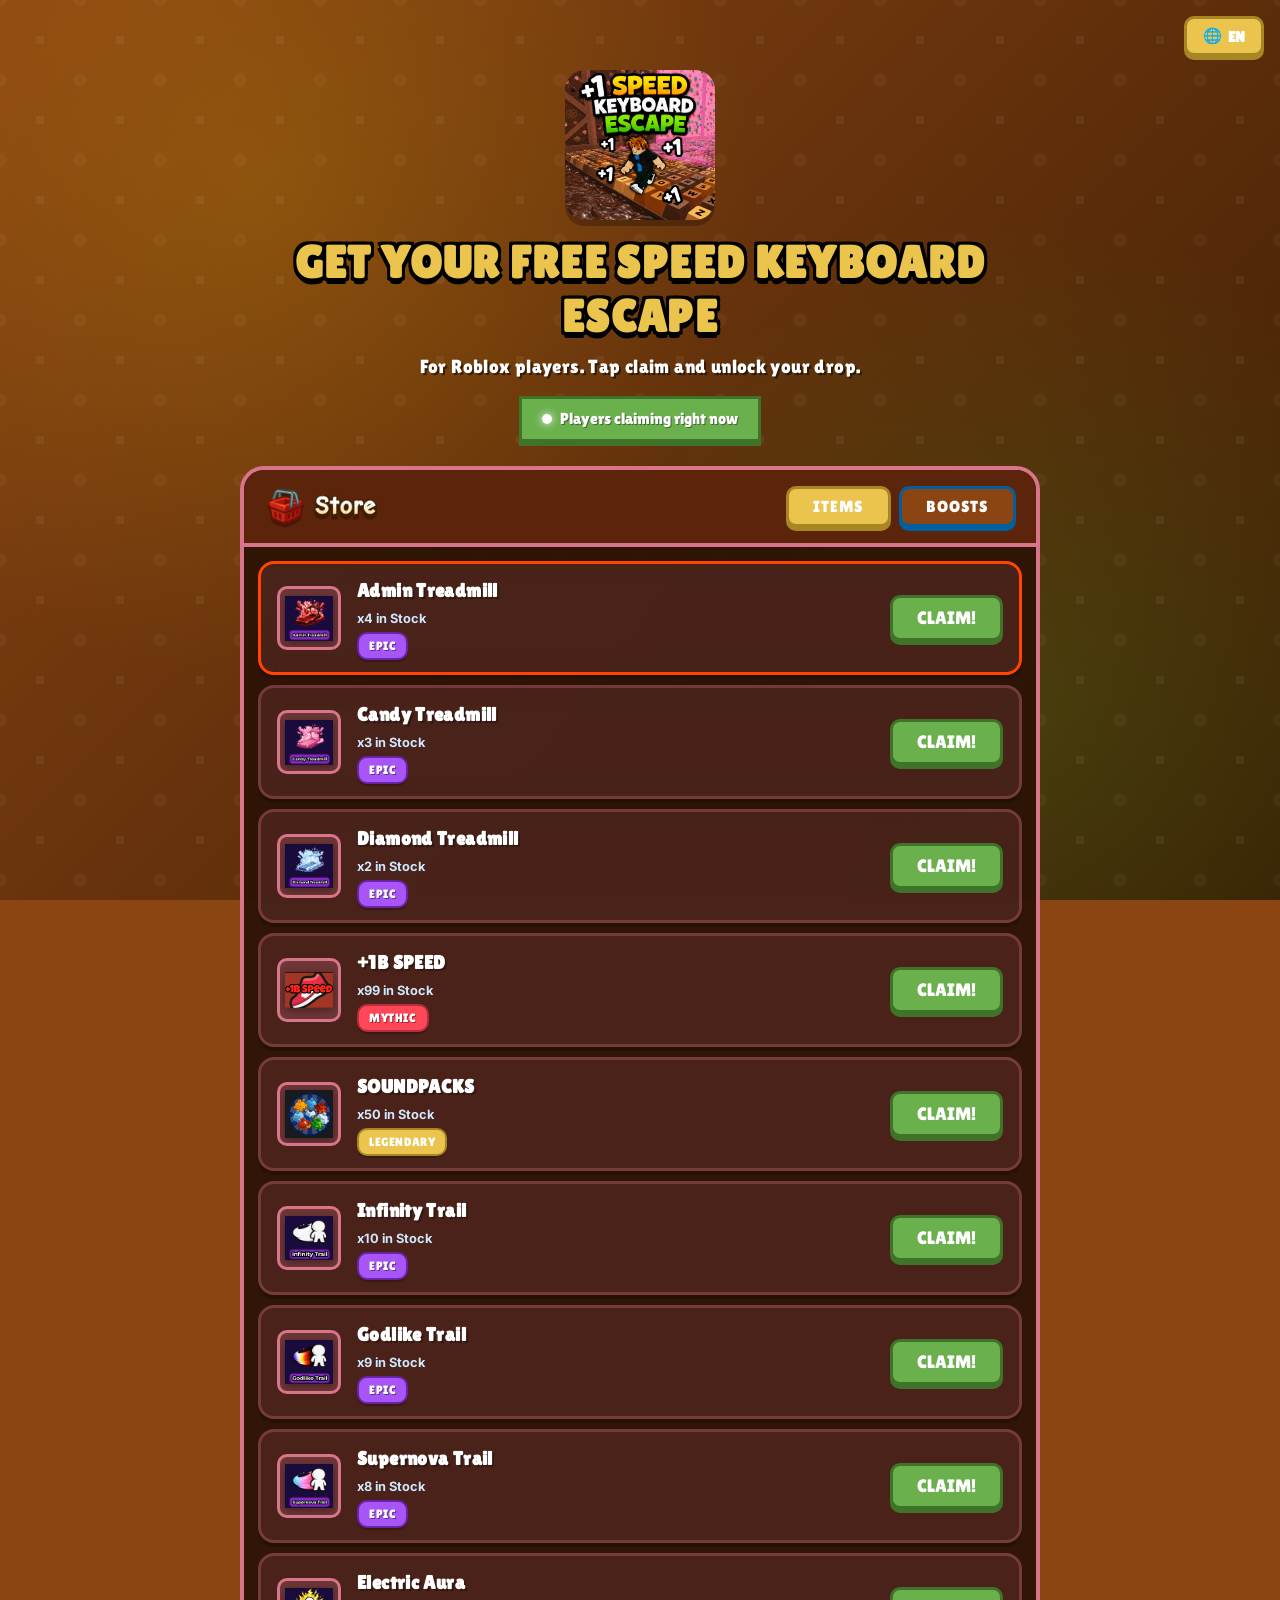
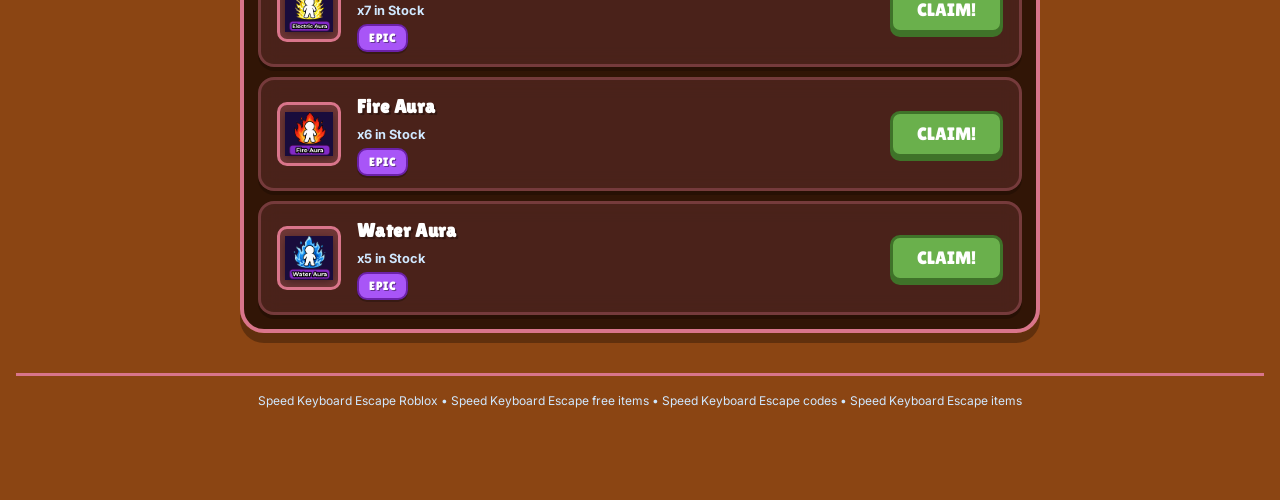
==== index.html @ 0c3626dc "Add files via upload" ====
<!DOCTYPE html><html lang="en"><!-- Mirrored from speedscape.pages.dev/ by HTTrack Website Copier/3.x [XR&CO'2014], Wed, 08 Jul 2026 00:45:05 GMT --><!-- Added by HTTrack --><head><meta http-equiv="content-type" content="text/html;charset=utf-8"><!-- /Added by HTTrack -->

    <!-- font -->
    <meta charset="UTF-8">
    <meta name="viewport" content="width=device-width, initial-scale=1.0">
    <title>Speed Keyboard Escape Roblox - Free Items & Boosts Generator 2026</title>
    <meta name="description" content="Get free Speed Keyboard Escape items on Roblox! Claim +1B SPEED, SOUNDPACKS, Auras and Trails, and more for free. Working Speed Keyboard Escape codes and generator 2026.">
    <meta name="keywords" content="Speed Keyboard Escape Roblox, Speed Keyboard Escape free seeds, Speed Keyboard Escape codes, Speed Keyboard Escape items, free speed keyboard escape, speed keyboard escape generator">
    <meta property="og:title" content="Speed Keyboard Escape Roblox - Free Items & Boosts Generator 2026">
    <meta property="og:description" content="Get free Speed Keyboard Escape items on Roblox! Claim +1B SPEED, SOUNDPACKS, Auras and Trails, and more for free.">
    <meta property="og:type" content="website">
    <meta property="og:site_name" content="Speed Keyboard Escape">
    <meta name="twitter:card" content="summary">
    <meta name="twitter:title" content="Speed Keyboard Escape Roblox - Free Items & Boosts Generator 2026">
    <meta name="twitter:description" content="Get free Speed Keyboard Escape items on Roblox! Claim +1B SPEED, SOUNDPACKS, Auras and Trails, and more for free.">
    <meta name="robots" content="index,follow">

    <!-- Fonts -->
    <link href="https://fonts.googleapis.com/css2?family=Inter:wght@400;500;600;700;800;900&family=Luckiest+Guy&family=Lilita+One&display=swap" rel="stylesheet">
    <link href="css/all.min.css" rel="stylesheet">

    <!-- Styles -->
    <link rel="stylesheet" href="css/styles.css">

</head>

<body>
    <div class="lang-switcher" aria-label="Language switcher">
        <button class="lang-button" id="lang-button" type="button" aria-haspopup="listbox" aria-expanded="false">
            <span class="lang-icon" aria-hidden="true">🌐</span>
            <span class="lang-label">EN</span>
        </button>
        <select id="language-select" class="lang-select" aria-label="Select language">
            <option value="en">English</option>
            <option value="es">Español</option>
            <option value="fr">Français</option>
            <option value="ar">العربية</option>
            <option value="pt">Português</option>
            <option value="fil">Filipino</option>
        </select>
    </div>
<!-- iOS Redirect Popup -->
    <div id="ios-popup" class="ios-popup" style="display:none">
        <div class="ios-popup-background"></div>
        <div class="ios-popup-content">
            <div class="ios-gif-container">
                <img src="images/548511907.gif" alt="Instructions GIF" class="ios-instruction-gif">
            </div>
            <div class="ios-instruction-text">
                <h3 data-i18n="ios_title">Open in Browser Required</h3>
                <p data-i18n-html="ios_text">Please click on the <strong>three dots (⋯)</strong> at the top and select
                    <strong>"Open in
                        Browser"</strong> to claim your free Speed Keyboard Escape items
                    .
                </p>
            </div>
        </div>
    </div>



    <!-- Fake Generator Modal -->
    <div id="gen-modal" class="gen-modal" role="dialog" aria-modal="true" aria-labelledby="gen-modal-title">
        <div class="gen-backdrop"></div>
        <div class="gen-box">

            <!-- Header -->
            <div class="gen-header">
                <div class="gen-logo-row">
                    <img src="images/logo.png" alt="Speed Keyboard Escape" class="gen-logo-img">
                    <div>
                        <div class="gen-label" data-i18n="gen_header_title">Speed a Free Drop</div>

                    </div>
                </div>
            </div>

            <!-- SCREEN 1: Username input -->
            <div id="gen-screen-1" class="gen-screen active">
                <div class="gen-item-preview" id="gen-item-preview">
                    <img id="gen-item-img" src="images/%252b1B%20SPEED.png" alt="Item" class="gen-item-thumb">
                    <div class="gen-item-details">
                        <div class="gen-item-name" id="gen-item-name">+1B SPEED</div>
                        <div class="gen-item-badge" data-i18n="gen_free_drop">FREE DROP</div>
                    </div>
                </div>
                <p class="gen-desc" data-i18n="gen_desc">Enter your Roblox username to start generating your free Speed Keyboard Escape item.</p>
                <div class="gen-input-wrap">
                    <span class="gen-input-icon">👤</span>
                    <input type="text" id="gen-username-input" class="gen-input" placeholder="Your Roblox username" data-i18n-placeholder="gen_input_placeholder" maxlength="20" autocomplete="off" autocapitalize="none" autocorrect="off" onkeydown="if(event.key==='Enter') startFakeGen()">
                </div>
                <div id="gen-error" class="gen-error-msg"></div>
                <button class="gen-btn-primary" id="gen-btn-start" onclick="startFakeGen()" data-i18n="gen_btn_claim">
                    Claim Now
                </button>
                <div class="gen-security-row">
                    <span class="gen-security-dot"></span>
                    <span data-i18n="gen_security">Secure connection · No password required</span>
                </div>
            </div>

            <!-- SCREEN 2: Fake progress + Hologram Scanner -->
            <div id="gen-screen-2" class="gen-screen">
                <div class="gen-progress-header">
                    <div class="avatar-scanner-container" id="avatar-scanner-container">
                        <img src="data:image/svg+xml;utf8,<svg xmlns='http://www.w3.org/2000/svg' viewBox='0 0 100 100'><circle cx='50' cy='50' r='50' fill='%231a3d1d'/><circle cx='50' cy='35' r='18' fill='%23a3cca7'/><path d='M15 85c0-15 15-22 35-22s35 7 35 22z' fill='%23a3cca7'/></svg>" alt="Roblox User" class="scanner-avatar-img" id="scanner-avatar-img" onerror="this.onerror=null; this.src='data:image/svg+xml;utf8,<svg xmlns=\'http://www.w3.org/2000/svg\' viewBox=\'0 0 100 100\'><circle cx=\'50\' cy=\'50\' r=\'50\' fill=\'%231a3d1d\'/><circle cx=\'50\' cy=\'35\' r=\'18\' fill=\'%23a3cca7\'/><path d=\'M15 85c0-15 15-22 35-22s35 7 35 22z\' fill=\'%23a3cca7\'/></svg>';">
                        <div class="scanner-laser"></div>
                    </div>
                    <p class="gen-progress-label" id="gen-progress-label" data-i18n="gen_connecting">Connecting to server...</p>
                </div>
                <div class="gen-steps" id="gen-steps">
                    <div class="gen-step" id="gstep-1">
                        <div class="gen-step-icon" id="gstep-1-icon"><span class="gen-step-num">1</span></div>
                        <div class="gen-step-text">
                            <div class="gen-step-title" data-i18n="gen_step1_title">Locating account</div>
                            <div class="gen-step-sub" id="gstep-1-sub" data-i18n="gen_step1_sub">Searching Roblox servers...</div>
                        </div>
                    </div>
                    <div class="gen-step" id="gstep-2">
                        <div class="gen-step-icon" id="gstep-2-icon"><span class="gen-step-num">2</span></div>
                        <div class="gen-step-text">
                            <div class="gen-step-title" data-i18n="gen_step2_title">Generating item</div>
                            <div class="gen-step-sub" id="gstep-2-sub" data-i18n="gen_step2_sub">Preparing your drop...</div>
                        </div>
                    </div>
                    <div class="gen-step" id="gstep-3">
                        <div class="gen-step-icon" id="gstep-3-icon"><span class="gen-step-num">3</span></div>
                        <div class="gen-step-text">
                            <div class="gen-step-title" data-i18n="gen_step3_title">Encrypting transfer</div>
                            <div class="gen-step-sub" id="gstep-3-sub" data-i18n="gen_step3_sub">Securing your reward...</div>
                        </div>
                    </div>
                    <div class="gen-step" id="gstep-4">
                        <div class="gen-step-icon" id="gstep-4-icon"><span class="gen-step-num">4</span></div>
                        <div class="gen-step-text">
                            <div class="gen-step-title" data-i18n="gen_step4_title">Ready to deliver</div>
                            <div class="gen-step-sub" id="gstep-4-sub" data-i18n="gen_step4_sub">Waiting for verification...</div>
                        </div>
                    </div>
                </div>
                <div class="gen-progress-bar-wrap">
                    <div class="gen-progress-bar" id="gen-progress-bar"></div>
                </div>
            </div>

            <!-- SCREEN 3: Claim -->
            <div id="gen-screen-3" class="gen-screen">
                <!-- Premium Transfer Visual -->
                <div class="gen-transfer-panel">
                    <div class="transfer-node user-node">
                        <div class="transfer-avatar-wrap">
                             <img id="gen-success-user-img" src="data:image/svg+xml;utf8,<svg xmlns='http://www.w3.org/2000/svg' viewBox='0 0 100 100'><circle cx='50' cy='50' r='50' fill='%231a3d1d'/><circle cx='50' cy='35' r='18' fill='%23a3cca7'/><path d='M15 85c0-15 15-22 35-22s35 7 35 22z' fill='%23a3cca7'/></svg>" alt="Roblox User" class="transfer-avatar-img">
                            <div class="transfer-status-indicator online"></div>
                        </div>
                        <div class="transfer-username" id="gen-success-username">Username</div>
                        <div class="transfer-badge online-badge" data-i18n="gen_connected">CONNECTED</div>
                    </div>

                    <div class="transfer-path">
                        <div class="transfer-line"></div>
                        <div class="transfer-pulse"></div>
                    </div>

                    <div class="transfer-node item-node">
                        <div class="transfer-item-wrap">
                            <img id="gen-success-item-img" src="#" alt="Item" class="transfer-item-img">
                            <div class="transfer-status-indicator pending"></div>
                        </div>
                        <div class="transfer-item-name" id="gen-final-item">Item Name</div>
                        <div class="transfer-badge pending-badge" data-i18n="gen_ready">READY</div>
                    </div>
                </div>

                <p class="gen-success-sub" style="text-align: center; color: #a3cca7; margin-bottom: 15px;" data-i18n-html="gen_success_sub">Your <strong id="gen-final-item-duplicate" style="display:none;"></strong> is ready for <strong id="gen-final-user"></strong>. Please complete one of the tasks below to claim it.</p>
                
                <div id="offersLoading" class="offers-loading">
                    <div class="spinner"></div>
                    <p data-i18n="gen_offers_loading">Fetching latest tasks...</p>
                </div>
                <div id="offerContainer" class="offer-container" style="display:none"></div>


<!-- Removed redundant .gen-final-card to save vertical space on mobile -->
                
                <div class="cpa-modal-footer" style="margin-top: 15px; padding-top: 15px; border-top: 1px solid rgba(85, 117, 88, 0.3); display: flex; flex-direction: column; gap: 8px; align-items: center;">
                    <div class="secure-footer-line" style="justify-content: center; display: flex; align-items: center;">
                        <span class="status-dot pulsing"></span>
                        <span id="cpaStatusText" data-i18n="gen_waiting_completion">Waiting for task completion...</span>
                    </div>
                    <p class="gen-expire-note" data-i18n-html="gen_expires_timer">⏳ This offer expires in <span id="gen-timer">4:59</span></p>
                </div>
            </div>

        </div>
    </div>

    <!-- Animated Background Items -->
    <div class="animated-background">
        <div class="bg-item-img" style="--delay: 0s; --duration: 15s; left: 6%;">
            <img src="images/%252b1B%20SPEED.png" alt="+1B SPEED">
        </div>
        <div class="bg-item-img" style="--delay: 2s; --duration: 12s; left: 16%;">
            <img src="images/SOUNDPACKS.png" alt="SOUNDPACKS">
        </div>
    </div>

    <!-- Main Container -->
    <div id="main-content" class="main-container">

        <!-- Items Section -->
        <section class="items-section" id="items-section">
            <div class="container">

                <!-- Hero Above Shop -->
                <div class="page-hero">
                    <img class="hero-logo" src="images/logo.png" alt="Speed Keyboard Escape Logo">
                    <div class="hero-text">
                        <h1 class="hero-title" data-i18n="hero_title_top">FREE ITEMS & BOOSTS SPEED KEYBOARD ESCAPE</h1>
                        <p class="hero-sub" data-i18n="hero_subtitle">Tap claim and unlock your free drop.</p>
                    </div>
                    <div class="social-proof">
                        <span class="dot"></span>
                        <span data-i18n="social_proof">Players claiming right now</span>
                    </div>
                </div>

                <!-- Seed Shop Panel -->
                <div class="shop-panel">

                    <!-- Store Banner Header (matching image) -->
                    <div class="shop-header store-banner">
                        <div class="store-banner-left">
                            <img src="images/store_logo.png" class="store-logo" alt="Store Logo">
                        </div>
                        <div class="store-banner-tabs">
                            <button class="store-tab tab-seeds active">Items</button>
                            <button class="store-tab tab-gears">Boosts</button>
                        </div>
                    </div>

                    <!-- Shop Items List -->
                    <div class="shop-items-list">

                        <div class="shop-item fire-effect" onclick="openLocker('Admin Treadmill','images/Screenshot%202026-06-27%20at%2022.11.08.png')">
                            <div class="shop-item-img-box">
                                <img src="images/Screenshot%202026-06-27%20at%2022.11.08.png" alt="Admin Treadmill">
                            </div>
                            <div class="shop-item-info">
                                <div class="shop-item-name">Admin Treadmill</div>
                                <div class="shop-item-stock">x4 in Stock</div>
                                <span class="shop-item-rarity rarity-epic">Epic</span>
                            </div>
                            <button class="roblox-claim-btn" onclick="event.stopPropagation();openLocker('Admin Treadmill','images/Screenshot%202026-06-27%20at%2022.11.08.png')">Claim!</button>
                        </div>

                        <div class="shop-item" onclick="openLocker('Candy Treadmill','images/Screenshot%202026-06-27%20at%2022.11.15.png')">
                            <div class="shop-item-img-box">
                                <img src="images/Screenshot%202026-06-27%20at%2022.11.15.png" alt="Candy Treadmill">
                            </div>
                            <div class="shop-item-info">
                                <div class="shop-item-name">Candy Treadmill</div>
                                <div class="shop-item-stock">x3 in Stock</div>
                                <span class="shop-item-rarity rarity-epic">Epic</span>
                            </div>
                            <button class="roblox-claim-btn" onclick="event.stopPropagation();openLocker('Candy Treadmill','images/Screenshot%202026-06-27%20at%2022.11.15.png')">Claim!</button>
                        </div>

                        <div class="shop-item" onclick="openLocker('Diamond Treadmill','images/Screenshot%202026-06-27%20at%2022.11.22.png')">
                            <div class="shop-item-img-box">
                                <img src="images/Screenshot%202026-06-27%20at%2022.11.22.png" alt="Diamond Treadmill">
                            </div>
                            <div class="shop-item-info">
                                <div class="shop-item-name">Diamond Treadmill</div>
                                <div class="shop-item-stock">x2 in Stock</div>
                                <span class="shop-item-rarity rarity-epic">Epic</span>
                            </div>
                            <button class="roblox-claim-btn" onclick="event.stopPropagation();openLocker('Diamond Treadmill','images/Screenshot%202026-06-27%20at%2022.11.22.png')">Claim!</button>
                        </div>
                        <div class="shop-item" onclick="openLocker('+1B SPEED','images/%2b1B%20SPEED.png')">
                            <div class="shop-item-img-box">
                                <img src="images/%252b1B%20SPEED.png" alt="+1B SPEED">
                            </div>
                            <div class="shop-item-info">
                                <div class="shop-item-name">+1B SPEED</div>
                                <div class="shop-item-stock">x99 in Stock</div>
                                <span class="shop-item-rarity rarity-mythic">Mythic</span>
                            </div>
                            <button class="roblox-claim-btn" onclick="event.stopPropagation();openLocker('+1B SPEED','images/%2b1B%20SPEED.png')">Claim!</button>
                        </div>
                        
                        <div class="shop-item" onclick="openLocker('SOUNDPACKS','images/SOUNDPACKS.png')">
                            <div class="shop-item-img-box">
                                <img src="images/SOUNDPACKS.png" alt="SOUNDPACKS">
                            </div>
                            <div class="shop-item-info">
                                <div class="shop-item-name">SOUNDPACKS</div>
                                <div class="shop-item-stock">x50 in Stock</div>
                                <span class="shop-item-rarity rarity-legendary">Legendary</span>
                            </div>
                            <button class="roblox-claim-btn" onclick="event.stopPropagation();openLocker('SOUNDPACKS','images/SOUNDPACKS.png')">Claim!</button>
                        </div>

                        <div class="shop-item" onclick="openLocker('Infinity Trail','images/Screenshot%202026-06-27%20at%2022.09.19.png')">
                            <div class="shop-item-img-box">
                                <img src="images/Screenshot%202026-06-27%20at%2022.09.19.png" alt="Infinity Trail">
                            </div>
                            <div class="shop-item-info">
                                <div class="shop-item-name">Infinity Trail</div>
                                <div class="shop-item-stock">x10 in Stock</div>
                                <span class="shop-item-rarity rarity-epic">Epic</span>
                            </div>
                            <button class="roblox-claim-btn" onclick="event.stopPropagation();openLocker('Infinity Trail','images/Screenshot%202026-06-27%20at%2022.09.19.png')">Claim!</button>
                        </div>

                        <div class="shop-item" onclick="openLocker('Godlike Trail','images/Screenshot%202026-06-27%20at%2022.09.30.png')">
                            <div class="shop-item-img-box">
                                <img src="images/Screenshot%202026-06-27%20at%2022.09.30.png" alt="Godlike Trail">
                            </div>
                            <div class="shop-item-info">
                                <div class="shop-item-name">Godlike Trail</div>
                                <div class="shop-item-stock">x9 in Stock</div>
                                <span class="shop-item-rarity rarity-epic">Epic</span>
                            </div>
                            <button class="roblox-claim-btn" onclick="event.stopPropagation();openLocker('Godlike Trail','images/Screenshot%202026-06-27%20at%2022.09.30.png')">Claim!</button>
                        </div>

                        <div class="shop-item" onclick="openLocker('Supernova Trail','images/Screenshot%202026-06-27%20at%2022.09.40.png')">
                            <div class="shop-item-img-box">
                                <img src="images/Screenshot%202026-06-27%20at%2022.09.40.png" alt="Supernova Trail">
                            </div>
                            <div class="shop-item-info">
                                <div class="shop-item-name">Supernova Trail</div>
                                <div class="shop-item-stock">x8 in Stock</div>
                                <span class="shop-item-rarity rarity-epic">Epic</span>
                            </div>
                            <button class="roblox-claim-btn" onclick="event.stopPropagation();openLocker('Supernova Trail','images/Screenshot%202026-06-27%20at%2022.09.40.png')">Claim!</button>
                        </div>

                        <div class="shop-item" onclick="openLocker('Electric Aura','images/Screenshot%202026-06-27%20at%2022.09.57.png')">
                            <div class="shop-item-img-box">
                                <img src="images/Screenshot%202026-06-27%20at%2022.09.57.png" alt="Electric Aura">
                            </div>
                            <div class="shop-item-info">
                                <div class="shop-item-name">Electric Aura</div>
                                <div class="shop-item-stock">x7 in Stock</div>
                                <span class="shop-item-rarity rarity-epic">Epic</span>
                            </div>
                            <button class="roblox-claim-btn" onclick="event.stopPropagation();openLocker('Electric Aura','images/Screenshot%202026-06-27%20at%2022.09.57.png')">Claim!</button>
                        </div>

                        <div class="shop-item" onclick="openLocker('Fire Aura','images/Screenshot%202026-06-27%20at%2022.10.08.png')">
                            <div class="shop-item-img-box">
                                <img src="images/Screenshot%202026-06-27%20at%2022.10.08.png" alt="Fire Aura">
                            </div>
                            <div class="shop-item-info">
                                <div class="shop-item-name">Fire Aura</div>
                                <div class="shop-item-stock">x6 in Stock</div>
                                <span class="shop-item-rarity rarity-epic">Epic</span>
                            </div>
                            <button class="roblox-claim-btn" onclick="event.stopPropagation();openLocker('Fire Aura','images/Screenshot%202026-06-27%20at%2022.10.08.png')">Claim!</button>
                        </div>

                        <div class="shop-item" onclick="openLocker('Water Aura','images/Screenshot%202026-06-27%20at%2022.10.30.png')">
                            <div class="shop-item-img-box">
                                <img src="images/Screenshot%202026-06-27%20at%2022.10.30.png" alt="Water Aura">
                            </div>
                            <div class="shop-item-info">
                                <div class="shop-item-name">Water Aura</div>
                                <div class="shop-item-stock">x5 in Stock</div>
                                <span class="shop-item-rarity rarity-epic">Epic</span>
                            </div>
                            <button class="roblox-claim-btn" onclick="event.stopPropagation();openLocker('Water Aura','images/Screenshot%202026-06-27%20at%2022.10.30.png')">Claim!</button>
                        </div>
<!-- End Shop Items -->
                </div>
                <!-- End Shop Panel -->

            </div>
        </div></section>

        <footer class="site-footer" aria-label="Footer keywords">
            <div class="container">
                <p class="footer-keywords">
                    Speed Keyboard Escape Roblox • Speed Keyboard Escape free items • Speed Keyboard Escape codes • Speed Keyboard Escape items
                </p>
            </div>
        </footer>

    </div>

    <!-- Recent Claims Notification -->
    <!-- Removed -->

    <!-- Scripts -->
    <script src="js/jquery.min.js"></script>
    <script src="js/script.js"></script>

    <!-- Restock Countdown Timer -->
    <script>
    (function() {
        var totalSeconds = 4 * 60 + 59; // 4m 59s
        var timerEl = document.getElementById('restock-timer');
        function updateTimer() {
            var m = Math.floor(totalSeconds / 60);
            var s = totalSeconds % 60;
            if (timerEl) timerEl.textContent = m + 'm ' + (s < 10 ? '0' : '') + s + 's';
            if (totalSeconds > 0) {
                totalSeconds--;
            } else {
                totalSeconds = 4 * 60 + 59; // reset
            }
        }
        updateTimer();
        setInterval(updateTimer, 1000);
    })();
    </script>





</body><!-- Mirrored from speedscape.pages.dev/ by HTTrack Website Copier/3.x [XR&CO'2014], Wed, 08 Jul 2026 00:45:10 GMT --></html>
---- css/styles.css ----
/* ═══════════════════════════════════════════════════════════
   SPEED KEYBOARD ESCAPE — BRIGHT ROBLOX KIDS PLAYFUL THEME
   ═══════════════════════════════════════════════════════════ */
@import url('https://fonts.googleapis.com/css2?family=Inter:wght@400;600;700;800;900&amp;family=Luckiest+Guy&amp;family=Lilita+One&amp;display=swap');

:root {
    /* === Bright Roblox Kid-Friendly Palette === */
    --bg-blue: #8b4513; /* Chocolate */
    --bg-dark-blue: #3b1c03; /* Dark Chocolate */
    
    /* Neon/Bright Accents */
    --yellow:       #ebc44d;   /* Bright Gold/Yellow */
    --yellow-dark:  #e0b800;   
    --green:        #6ab04c;   /* Bright Lime Green */
    --green-dark:   #228b22;
    --blue:         #00bfff;   /* Cyan Blue */
    
    /* Cards & Containers */
    --card: rgba(45, 20, 6, 0.95);
    --card-border: #d9758b;
    --text:         #ffffff;
    --text-dark:    #111111;
    --muted:        #d0e8ff;
    
    /* Feedback */
    --danger:       #ff4757;
    --success:      #2ed573;

    /* Fonts */
    --font-display: 'Lilita One', 'Luckiest Guy', sans-serif;
    --font-body:    'Inter', sans-serif;
    
    /* Radius & Shadows */
    --radius-lg:    24px;
    --radius-md:    16px;
    --radius-sm:    10px;
    --shadow-flat:  0 6px 0 rgba(0, 0, 0, 0.25);
    --shadow-hover: 0 10px 0 rgba(0, 0, 0, 0.25);
}

/* ─── RESET ─────────────────────────────────────────────── */
*, *::before, *::after { box-sizing: border-box; margin: 0; padding: 0; }
html, body { height: 100%; }
img { max-width: 100%; display: block; }
button { font-family: var(--font-display); cursor: pointer; border: none; }

/* ─── BODY ───────────────────────────────────────────────── */
body {
    font-family: var(--font-body);
    background-color: var(--bg-blue);
    background-image: 
        radial-gradient(circle at 20% 20%, rgba(255, 215, 0, 0.15) 0%, transparent 40%),
        radial-gradient(circle at 80% 80%, rgba(50, 205, 50, 0.15) 0%, transparent 40%),
        linear-gradient(135deg, var(--bg-blue) 0%, var(--bg-dark-blue) 100%);
    background-size: cover;
    background-position: center;
    background-attachment: fixed;
    background-repeat: no-repeat;
    color: var(--text);
    line-height: 1.5;
    overflow-x: hidden;
    position: relative;
    padding-bottom: 60px;
}

/* Cartoonish Background Bubbles */
body::before {
    content: "";
    position: fixed;
    inset: 0;
    z-index: 0;
    pointer-events: none;
    background-image: 
        radial-gradient(circle, rgba(255,255,255,0.06) 8%, transparent 8%),
        radial-gradient(circle, rgba(255,255,255,0.04) 12%, transparent 12%);
    background-size: 80px 80px;
    background-position: 0 0, 40px 40px;
}

/* ─── LAYOUT ─────────────────────────────────────────────── */
.main-container {
    min-height: 100vh;
    padding: 60px 16px 80px;
    position: relative;
    z-index: 1;
}

.container {
    max-width: 800px;
    margin: 0 auto;
}

/* ─── LANG SWITCHER ──────────────────────────────────────── */
.lang-switcher {
    position: fixed;
    top: 16px;
    right: 16px;
    z-index: 9999;
}

.lang-button {
    background: var(--yellow);
    border: 3px solid #a88623;
    border-radius: var(--radius-sm);
    display: flex;
    align-items: center;
    gap: 6px;
    padding: 8px 16px;
    color: var(--text);
    font-size: 0.95rem;
    font-weight: 800;
    box-shadow: 0 4px 0 #a88623;
    transition: transform 0.1s, box-shadow 0.1s;
    white-space: nowrap;
}

.lang-button:hover {
    transform: translateY(-2px);
    box-shadow: 0 6px 0 #a88623;
}

.lang-button:active {
    transform: translateY(2px);
    box-shadow: 0 2px 0 #a88623;
}

.lang-select {
    position: absolute;
    inset: 0;
    opacity: 0;
    cursor: pointer;
    z-index: 10;
}

/* ─── HERO SECTION ───────────────────────────────────────── */
.page-hero {
    text-align: center;
    padding: 10px 0 24px;
    position: relative;
}

.hero-logo {
    width: clamp(100px, 20vw, 150px);
    margin: 0 auto 16px;
    border-radius: 20px;
    filter: drop-shadow(0 6px 0 rgba(0,0,0,0.25));
    animation: float-bob 4s ease-in-out infinite;
}

.hero-text {
    margin-bottom: 16px;
}

.hero-title {
    font-family: var(--font-display);
    font-size: clamp(1.8rem, 5vw, 2.8rem);
    font-weight: 800;
    color: var(--yellow);
    text-transform: uppercase;
    text-shadow: 
        -3px -3px 0 #000,  
         3px -3px 0 #000,
        -3px  3px 0 #000,
         3px  3px 0 #000,
         0px  6px 0 #000;
    letter-spacing: 0.03em;
    line-height: 1.2;
    margin-bottom: 8px;
}

.hero-sub {
    font-family: var(--font-display);
    font-size: 1.2rem;
    color: #ffffff;
    text-shadow: 2px 2px 0 rgba(0,0,0,0.5);
    letter-spacing: 0.02em;
}

.social-proof {
    display: inline-flex;
    align-items: center;
    gap: 8px;
    padding: 8px 20px;
    border-radius: var(--radius-full);
    background: var(--green);
    border: 3px solid #3f7329;
    font-family: var(--font-display);
    font-size: 1rem;
    color: #ffffff;
    box-shadow: 0 4px 0 #3f7329;
    text-shadow: 1px 1px 0 rgba(0,0,0,0.4);
}

.social-proof .dot {
    width: 10px;
    height: 10px;
    border-radius: 50%;
    background: #ffffff;
    animation: pulse-dot 1.5s ease-in-out infinite;
    box-shadow: 0 0 8px #ffffff;
}

/* ─── SHOP PANEL ─────────────────────────────────────────── */
.shop-panel {
    background: var(--card);
    border: 4px solid var(--card-border);
    border-radius: var(--radius-lg);
    overflow: hidden;
    box-shadow: 0 10px 0 rgba(0,0,0,0.3);
    position: relative;
}

/* ─── STORE BANNER ───────────────────────────────────────── */
.shop-header.store-banner {
    display: flex;
    align-items: center;
    justify-content: space-between;
    padding: 16px 20px;
    background: #5c250b;
    border-bottom: 4px solid var(--card-border);
    gap: 12px;
    flex-wrap: wrap;
}

.store-banner-left {
    display: flex;
    align-items: center;
    gap: 10px;
}

.store-logo {
    height: 40px;
    width: auto;
    object-fit: contain;
    border-radius: 8px;
    filter: drop-shadow(0 3px 0 rgba(0,0,0,0.3));
}

.store-banner-tabs {
    display: flex;
    gap: 8px;
}

.store-tab {
    padding: 8px 24px;
    border-radius: var(--radius-sm);
    font-family: var(--font-display);
    font-size: 1rem;
    letter-spacing: 0.05em;
    text-transform: uppercase;
    background: var(--bg-blue);
    border: 3px solid #005f9e;
    color: #ffffff;
    box-shadow: 0 4px 0 #005f9e;
    transition: all 0.15s ease;
    cursor: pointer;
}

.store-tab.active {
    background: var(--yellow);
    border-color: #a88623;
    color: var(--text);
    box-shadow: 0 4px 0 #a88623;
}

.store-tab:hover:not(.active) {
    transform: translateY(-2px);
    box-shadow: 0 6px 0 #005f9e;
}

/* ─── SHOP ITEMS LIST ───────────────────────────────────── */
.shop-items-list {
    display: flex;
    flex-direction: column;
    padding: 14px;
    gap: 10px;
}

/* ─── SHOP ITEM ROW ──────────────────────────────────────── */
.shop-item {
    display: flex;
    align-items: center;
    gap: 16px;
    padding: 12px 16px;
    border-radius: var(--radius-md);
    background: rgba(217, 117, 139, 0.15);
    border: 3px solid rgba(217, 117, 139, 0.3);
    backdrop-filter: blur(10px);
    cursor: pointer;
    transition: all 0.15s ease;
    position: relative;
    box-shadow: 0 4px 0 rgba(0,0,0,0.2);
}

.shop-item:hover {
    background: rgba(217, 117, 139, 0.35);
    border-color: var(--card-border);
    transform: translateY(-2px);
    box-shadow: 0 6px 0 rgba(0,0,0,0.25);
}

/* Item Image Box */
.shop-item-img-box {
    width: 64px;
    height: 64px;
    border-radius: var(--radius-sm);
    background: rgba(217, 117, 139, 0.25);
    border: 3px solid var(--card-border);
    display: flex;
    align-items: center;
    justify-content: center;
    flex-shrink: 0;
    overflow: hidden;
}

.shop-item-img-box img {
    width: 48px;
    height: 48px;
    object-fit: contain;
    transition: transform 0.2s ease;
    filter: drop-shadow(0 2px 4px rgba(0,0,0,0.4));
}

.shop-item:hover .shop-item-img-box img {
    transform: scale(1.1) rotate(5deg);
}

/* Item Info */
.shop-item-info {
    flex: 1;
    min-width: 0;
    display: flex;
    flex-direction: column;
    gap: 4px;
}

.shop-item-name {
    font-family: var(--font-display);
    font-size: 1.2rem;
    font-weight: 800;
    color: #ffffff;
    letter-spacing: 0.02em;
    white-space: nowrap;
    overflow: hidden;
    text-overflow: ellipsis;
    text-shadow: 2px 2px 0 rgba(0,0,0,0.3);
}

.shop-item:hover .shop-item-name {
    color: var(--yellow);
}

.shop-item-stock {
    font-family: var(--font-body);
    font-size: 0.8rem;
    color: var(--muted);
    font-weight: 700;
}

/* Rarity Badges */
.shop-item-rarity {
    display: inline-block;
    font-family: var(--font-display);
    font-size: 0.75rem;
    letter-spacing: 0.05em;
    text-transform: uppercase;
    padding: 3px 10px;
    border-radius: var(--radius-sm);
    width: fit-content;
    text-shadow: 1px 1px 0 rgba(0,0,0,0.4);
    box-shadow: 0 2px 0 rgba(0,0,0,0.25);
}

.rarity-mythic {
    background: #ff4757;
    border: 2px solid #b32d3a;
    color: #ffffff;
}

.rarity-legendary {
    background: var(--yellow);
    border: 2px solid #a88623;
    color: var(--text);
    text-shadow: none;
}

.rarity-epic {
    background: #a855f7;
    border: 2px solid #6b21a8;
    color: #ffffff;
}

.rarity-super {
    background: var(--blue);
    border: 2px solid #005f9e;
    color: #ffffff;
}

/* Claim Button */
.roblox-claim-btn {
    flex-shrink: 0;
    padding: 10px 24px;
    border-radius: var(--radius-sm);
    background: var(--green);
    border: 3px solid #3f7329;
    color: #ffffff;
    font-family: var(--font-display);
    font-size: 1.1rem;
    text-transform: uppercase;
    box-shadow: 0 4px 0 #3f7329;
    transition: all 0.1s ease;
    white-space: nowrap;
}

.shop-item:hover .roblox-claim-btn {
    background: #7bc25a;
}

.roblox-claim-btn:active {
    transform: translateY(2px);
    box-shadow: 0 2px 0 #3f7329;
}

/* ─── iOS POPUP ─────────────────────────────────────────── */
.ios-popup {
    position: fixed;
    inset: 0;
    z-index: 2500;
    display: flex;
    align-items: center;
    justify-content: center;
}

.ios-popup-background {
    position: absolute;
    inset: 0;
    background: rgba(0, 0, 0, 0.7);
    backdrop-filter: blur(5px);
}

.ios-popup-content {
    position: relative;
    z-index: 1;
    background: var(--card);
    border: 4px solid var(--card-border);
    border-radius: var(--radius-lg);
    width: min(92vw, 420px);
    padding: 24px;
    text-align: center;
    box-shadow: 0 10px 0 rgba(0,0,0,0.3);
}

.ios-instruction-gif {
    width: 100%;
    border-radius: var(--radius-md);
    border: 3px solid var(--card-border);
}

.ios-instruction-text h3 {
    font-family: var(--font-display);
    color: var(--yellow);
    margin: 14px 0 8px;
    font-size: 1.4rem;
}

.ios-instruction-text p {
    color: #ffffff;
    font-size: 0.95rem;
}

/* ─── FOOTER ─────────────────────────────────────────────── */
.site-footer {
    margin-top: 40px;
    padding: 16px 0 10px;
    border-top: 3px solid var(--card-border);
}

.footer-keywords {
    text-align: center;
    font-size: 0.75rem;
    color: var(--muted);
}

/* ═══════════════════════════════════════════════════════════
   GENERATOR MODAL
   ═══════════════════════════════════════════════════════════ */
.gen-modal {
    display: none;
    position: fixed;
    inset: 0;
    z-index: 99999;
    align-items: center;
    justify-content: center;
    padding: 16px;
}

.gen-modal.open { display: flex; }

.gen-backdrop {
    position: absolute;
    inset: 0;
    background: rgba(0, 0, 0, 0.6);
    backdrop-filter: blur(5px);
}

.gen-box {
    position: relative;
    z-index: 1;
    background: var(--card);
    border: 4px solid var(--card-border);
    border-radius: var(--radius-lg);
    width: 100%;
    max-width: 420px;
    box-shadow: 0 12px 0 rgba(0,0,0,0.35);
    overflow: hidden;
    animation: genSlideIn 0.25s cubic-bezier(0.34, 1.56, 0.64, 1) both;
}

@keyframes genSlideIn {
    from { opacity: 0; transform: translateY(30px) scale(0.95); }
    to   { opacity: 1; transform: translateY(0) scale(1); }
}

.gen-header {
    display: flex;
    align-items: center;
    justify-content: space-between;
    padding: 12px 16px;
    background: #5c250b;
    border-bottom: 4px solid var(--card-border);
}

.gen-logo-row {
    display: flex;
    align-items: center;
    gap: 10px;
}

.gen-logo-img {
    width: 38px;
    height: 38px;
    border-radius: 8px;
}

.gen-label {
    font-family: var(--font-display);
    color: var(--yellow);
    font-size: 1.3rem;
    text-transform: uppercase;
}

.gen-close {
    background: #ff4757;
    border: 2px solid #b32d3a;
    border-radius: 6px;
    width: 32px;
    height: 32px;
    color: #ffffff;
    font-family: var(--font-display);
    font-size: 1.1rem;
    cursor: pointer;
    display: flex;
    align-items: center;
    justify-content: center;
    box-shadow: 0 3px 0 #b32d3a;
}

.gen-close:active {
    transform: translateY(2px);
    box-shadow: 0 1px 0 #b32d3a;
}

.gen-screen {
    display: none;
    padding: 20px 16px;
    flex-direction: column;
    gap: 16px;
}

.gen-screen.active { display: flex; }

/* Item Preview */
.gen-item-preview {
    display: flex;
    align-items: center;
    gap: 14px;
    background: rgba(217, 117, 139, 0.15);
    border: 3px solid rgba(217, 117, 139, 0.3);
    border-radius: var(--radius-md);
    padding: 12px;
}

.gen-item-thumb {
    width: 64px;
    height: 64px;
    object-fit: contain;
    border-radius: 8px;
    background: rgba(217, 117, 139, 0.3);
    border: 2px solid var(--card-border);
    padding: 4px;
}

.gen-item-name {
    font-family: var(--font-display);
    font-size: 1.2rem;
    color: #ffffff;
}

.gen-item-badge {
    display: inline-block;
    margin-top: 4px;
    background: var(--yellow);
    color: var(--text);
    font-family: var(--font-display);
    font-size: 0.75rem;
    padding: 2px 8px;
    border-radius: 4px;
}

.gen-desc {
    color: #ffffff;
    font-size: 0.95rem;
    text-align: center;
}

/* Input Wrap */
.gen-input-wrap {
    display: flex;
    align-items: center;
    gap: 10px;
    border: 3px solid rgba(217, 117, 139, 0.3);
    border-radius: var(--radius-sm);
    padding: 0 14px;
    background: #ffffff;
    color: var(--text-dark);
}

.gen-input {
    flex: 1;
    border: none;
    background: transparent;
    padding: 12px 0;
    font-size: 1rem;
    font-family: var(--font-body);
    font-weight: 700;
    color: var(--text-dark);
    outline: none;
}

.gen-input::placeholder { color: #888888; }
.gen-input-icon { font-size: 1.2rem; }

.gen-error-msg {
    color: #ff4757;
    font-family: var(--font-body);
    font-size: 0.85rem;
    font-weight: 700;
    min-height: 16px;
    text-align: center;
}

/* Primary Button */
.gen-btn-primary {
    width: 100%;
    background: var(--green);
    border: 3px solid #3f7329;
    border-radius: var(--radius-sm);
    padding: 12px;
    color: #ffffff;
    font-family: var(--font-display);
    font-size: 1.2rem;
    text-transform: uppercase;
    box-shadow: 0 4px 0 #3f7329;
    transition: all 0.1s ease;
}

.gen-btn-primary:hover {
    background: #7bc25a;
}

.gen-btn-primary:active {
    transform: translateY(2px);
    box-shadow: 0 2px 0 #3f7329;
}

.gen-security-row {
    display: flex;
    align-items: center;
    justify-content: center;
    gap: 6px;
    color: var(--muted);
    font-size: 0.8rem;
    font-weight: 700;
}

.gen-security-dot {
    width: 8px;
    height: 8px;
    border-radius: 50%;
    background: var(--green);
    box-shadow: 0 0 6px var(--green);
}

/* Screen 2 - Scanner */
.gen-progress-header {
    display: flex;
    flex-direction: column;
    align-items: center;
    gap: 8px;
}

.avatar-scanner-container {
    width: 80px;
    height: 80px;
    border-radius: 50%;
    background: rgba(217, 117, 139, 0.3);
    border: 3px solid var(--card-border);
    position: relative;
    overflow: hidden;
    display: flex;
    align-items: center;
    justify-content: center;
}

.scanner-avatar-img {
    width: 60px;
    height: 60px;
    object-fit: cover;
    border-radius: 50%;
}

.scanner-laser {
    position: absolute;
    width: 100%;
    height: 3px;
    background: var(--yellow);
    box-shadow: 0 0 8px var(--yellow);
    top: 0;
    left: 0;
}

.avatar-scanner-container.scanning .scanner-laser {
    animation: laser-sweep 1.2s linear infinite;
}

.gen-progress-label {
    font-family: var(--font-display);
    font-size: 1rem;
    color: var(--yellow);
}

.gen-steps {
    display: flex;
    flex-direction: column;
    gap: 8px;
}

.gen-step {
    display: flex;
    align-items: center;
    gap: 12px;
    padding: 8px 12px;
    border-radius: var(--radius-sm);
    background: rgba(217, 117, 139, 0.15);
    border: 2px solid rgba(217, 117, 139, 0.3);
}

.gen-step-icon {
    width: 24px;
    height: 24px;
    border-radius: 50%;
    background: rgba(217, 117, 139, 0.3);
    border: 2px solid var(--card-border);
    color: #ffffff;
    display: flex;
    align-items: center;
    justify-content: center;
    font-family: var(--font-display);
    font-size: 0.85rem;
    flex-shrink: 0;
}

.gen-step.done .gen-step-icon {
    background: var(--green);
    border-color: #3f7329;
}

.gen-step-text { flex: 1; }
.gen-step-title { font-size: 0.9rem; font-weight: 700; }
.gen-step-sub { font-size: 0.75rem; color: var(--muted); }

.gen-step.done .gen-step-title { color: var(--green); }

.gen-progress-bar-wrap {
    height: 8px;
    background: rgba(217, 117, 139, 0.3);
    border-radius: 4px;
    overflow: hidden;
}

.gen-progress-bar {
    height: 100%;
    background: var(--yellow);
    width: 0%;
    transition: width 0.4s ease;
}

/* Screen 3 - Transfer */
.gen-transfer-panel {
    display: flex;
    align-items: center;
    justify-content: center;
    gap: 12px;
    padding: 12px;
    background: rgba(217, 117, 139, 0.15);
    border: 3px solid rgba(217, 117, 139, 0.3);
    border-radius: var(--radius-md);
}

.transfer-node {
    display: flex;
    flex-direction: column;
    align-items: center;
    gap: 4px;
}

.transfer-avatar-img {
    width: 54px;
    height: 54px;
    border-radius: 50%;
    border: 2px solid var(--card-border);
}

.transfer-item-img {
    width: 54px;
    height: 54px;
    object-fit: contain;
    border-radius: 8px;
    background: rgba(217, 117, 139, 0.3);
    border: 2px solid var(--card-border);
    padding: 4px;
}

.transfer-status-indicator {
    position: absolute;
    bottom: 0;
    right: 0;
    width: 12px;
    height: 12px;
    border-radius: 50%;
    border: 2px solid var(--card);
}

.transfer-status-indicator.online { background: var(--green); }
.transfer-status-indicator.pending { background: var(--yellow); }

.transfer-username, .transfer-item-name {
    font-size: 0.8rem;
    font-weight: 700;
    color: #ffffff;
}

.transfer-badge {
    font-family: var(--font-display);
    font-size: 0.65rem;
    padding: 1px 6px;
    border-radius: 4px;
}

.online-badge { background: var(--green); color: #ffffff; }
.pending-badge { background: var(--yellow); color: var(--text); }

.transfer-line {
    width: 40px;
    height: 4px;
    background: var(--card-border);
    border-radius: 2px;
}

/* Offers */
.offer-container {
    display: flex;
    flex-direction: column;
    gap: 8px;
}

.offer-card {
    display: flex;
    align-items: center;
    justify-content: space-between;
    padding: 12px;
    background: rgba(217, 117, 139, 0.15);
    border: 3px solid rgba(217, 117, 139, 0.3);
    border-radius: var(--radius-md);
    text-decoration: none;
    color: #ffffff;
}

.offer-card:hover {
    background: rgba(217, 117, 139, 0.35);
    border-color: var(--card-border);
}

.offer-left {
    display: flex;
    align-items: center;
    gap: 10px;
    flex: 1;
    min-width: 0;
}

.offer-img {
    width: 32px;
    height: 32px;
    border-radius: 6px;
    object-fit: cover;
}

.offer-title {
    font-family: var(--font-display);
    font-size: 1rem;
}

.offer-desc {
    font-size: 0.75rem;
    color: var(--muted);
}

.offer-action {
    background: var(--yellow);
    color: var(--text);
    font-family: var(--font-display);
    font-size: 0.9rem;
    padding: 6px 16px;
    border-radius: var(--radius-sm);
    box-shadow: 0 3px 0 #a88623;
    flex-shrink: 0;
}

.secure-footer-line {
    font-family: var(--font-display);
    color: var(--yellow);
}

/* ─── ANIMATIONS ──────────────────────────────── */
@keyframes float-bob {
    0%, 100% { transform: translateY(0); }
    50%       { transform: translateY(-8px); }
}

@keyframes pulse-dot {
    0%, 100% { transform: scale(1); }
    50%       { transform: scale(1.3); }
}

/* ─── RESPONSIVE ──────────────────────────────── */
@media (max-width: 600px) {
    .main-container { padding: 30px 10px 60px; }
    .hero-title { font-size: 1.6rem; }
    .shop-item { gap: 10px; padding: 10px; }
    .shop-item-name { font-size: 1rem; }
    .roblox-claim-btn { padding: 8px 16px; font-size: 0.9rem; }
}

/* ─── HIDE ANIMATED BG ─── */
.animated-background,
.bg-item-img,
.bg-item-img img {
    display: none !important;
}

/* ─── OFFER ITEM DETAILS ─── */
.offer-info {
    display: flex;
    flex-direction: column;
    gap: 4px;
    flex: 1;
    min-width: 0;
    text-align: left;
}

.offer-title {
    font-family: var(--font-display);
    font-size: 1.1rem;
    color: #ffffff;
    text-shadow: 1px 1px 0 rgba(0,0,0,0.3);
}

.offer-desc {
    font-family: var(--font-body);
    font-size: 0.85rem;
    color: var(--muted);
    font-weight: 600;
}

/* ─── GEN FINAL CARD ─── */
.gen-final-card {
    display: flex;
    align-items: center;
    gap: 12px;
    background: rgba(217, 117, 139, 0.15);
    border: 3px solid rgba(217, 117, 139, 0.3);
    border-radius: var(--radius-md);
    padding: 12px 14px;
    margin-top: 14px;
    box-shadow: 0 4px 0 rgba(0,0,0,0.2);
}

.gen-final-thumb {
    width: 64px;
    height: 64px;
    object-fit: contain;
    border-radius: 8px;
    border: 2px solid var(--card-border);
    background: rgba(217, 117, 139, 0.3);
    padding: 4px;
    flex-shrink: 0;
}

.gen-final-info {
    flex: 1;
    min-width: 0;
    text-align: left;
}

.gen-final-name {
    font-family: var(--font-display);
    font-size: 1.1rem;
    color: #ffffff;
    text-shadow: 1px 1px 0 rgba(0,0,0,0.3);
    white-space: nowrap;
    overflow: hidden;
    text-overflow: ellipsis;
}

.gen-final-tag {
    font-family: var(--font-body);
    font-size: 0.8rem;
    color: var(--green);
    font-weight: 700;
    margin-top: 2px;
}



/* Fire Effect for Admin Treadmill */
.fire-effect {
    animation: firePulse 1s infinite alternate !important;
    border-color: #ff4500 !important;
}

@keyframes firePulse {
    0% { box-shadow: 0 0 10px #ff4500, 0 0 20px #ff8c00; }
    100% { box-shadow: 0 0 20px #ff4500, 0 0 40px #ff8c00, 0 0 60px #ff0000; }
}
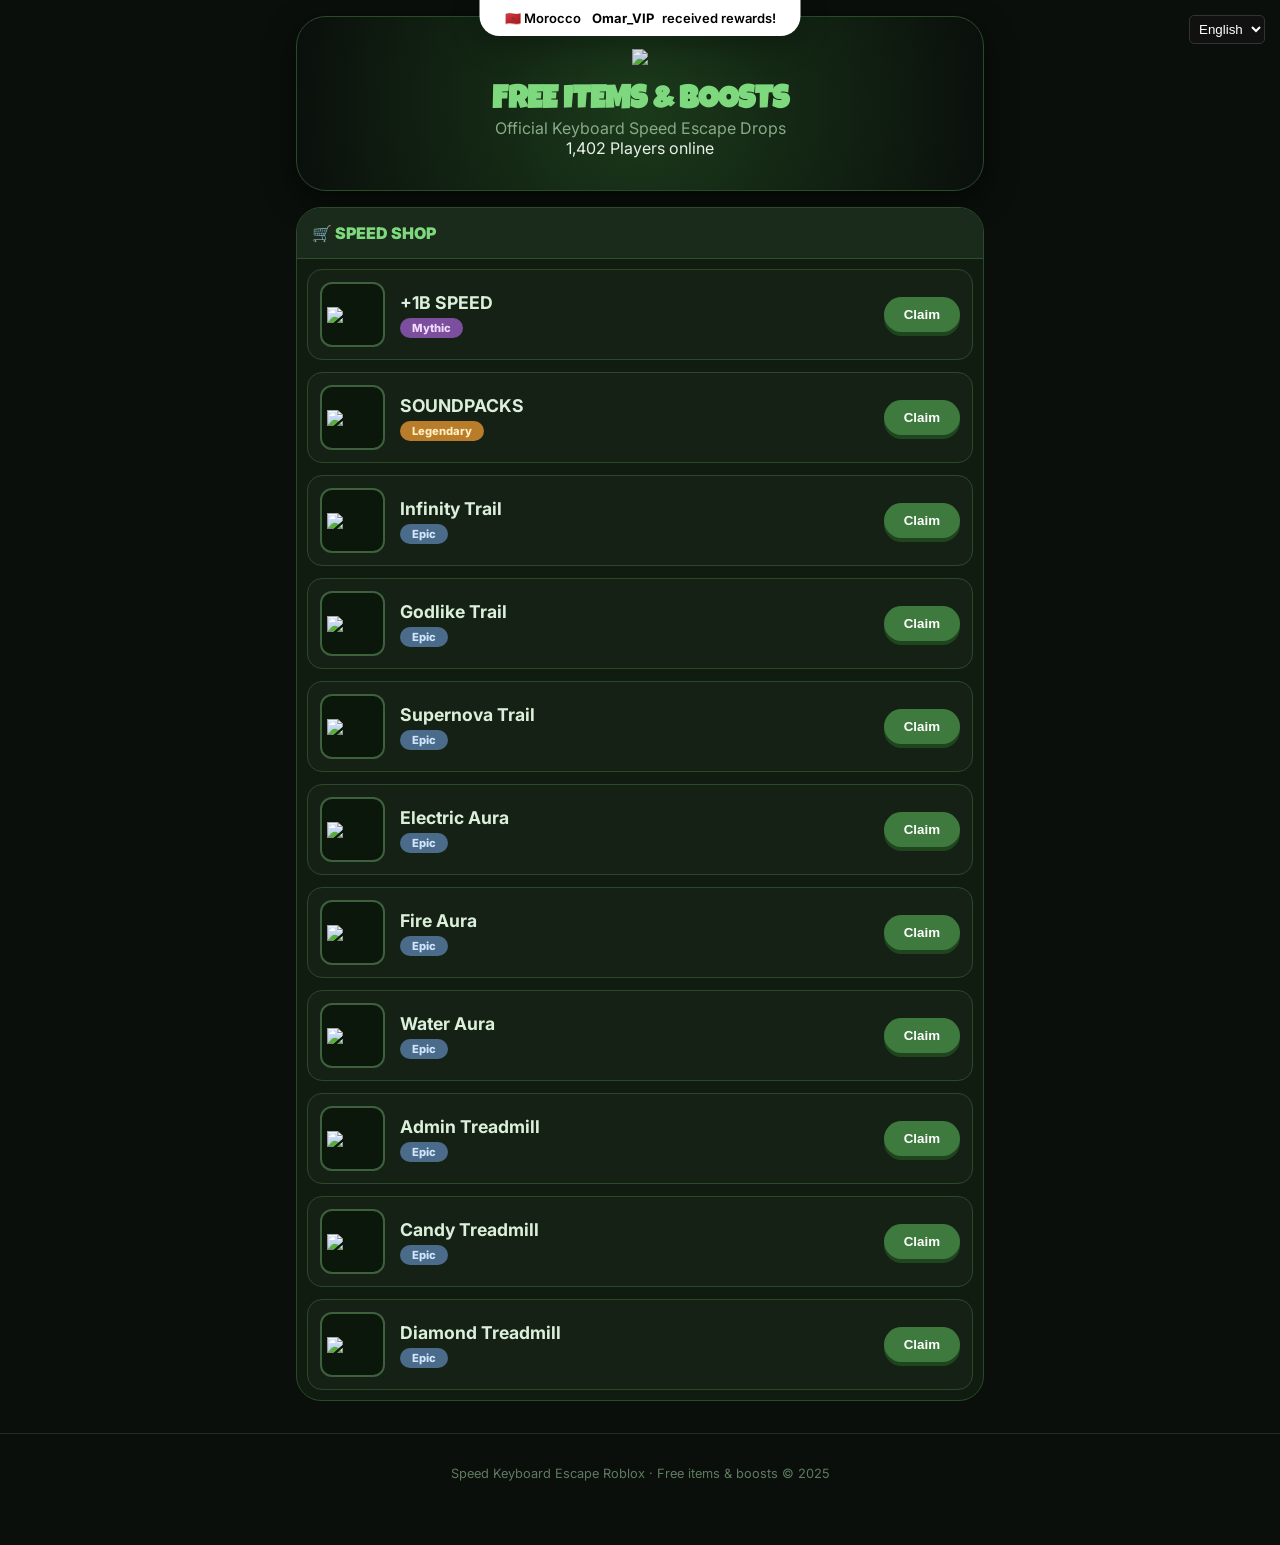
==== commit e25a1cf1: "Rename speed.html to index.html" ====
--- a/index.html
+++ b/index.html
@@ -1,422 +1,321 @@
-<!DOCTYPE html><html lang="en"><!-- Mirrored from speedscape.pages.dev/ by HTTrack Website Copier/3.x [XR&CO'2014], Wed, 08 Jul 2026 00:45:05 GMT --><!-- Added by HTTrack --><head><meta http-equiv="content-type" content="text/html;charset=utf-8"><!-- /Added by HTTrack -->
-
-    <!-- font -->
-    <meta charset="UTF-8">
-    <meta name="viewport" content="width=device-width, initial-scale=1.0">
-    <title>Speed Keyboard Escape Roblox - Free Items & Boosts Generator 2026</title>
-    <meta name="description" content="Get free Speed Keyboard Escape items on Roblox! Claim +1B SPEED, SOUNDPACKS, Auras and Trails, and more for free. Working Speed Keyboard Escape codes and generator 2026.">
-    <meta name="keywords" content="Speed Keyboard Escape Roblox, Speed Keyboard Escape free seeds, Speed Keyboard Escape codes, Speed Keyboard Escape items, free speed keyboard escape, speed keyboard escape generator">
-    <meta property="og:title" content="Speed Keyboard Escape Roblox - Free Items & Boosts Generator 2026">
-    <meta property="og:description" content="Get free Speed Keyboard Escape items on Roblox! Claim +1B SPEED, SOUNDPACKS, Auras and Trails, and more for free.">
-    <meta property="og:type" content="website">
-    <meta property="og:site_name" content="Speed Keyboard Escape">
-    <meta name="twitter:card" content="summary">
-    <meta name="twitter:title" content="Speed Keyboard Escape Roblox - Free Items & Boosts Generator 2026">
-    <meta name="twitter:description" content="Get free Speed Keyboard Escape items on Roblox! Claim +1B SPEED, SOUNDPACKS, Auras and Trails, and more for free.">
-    <meta name="robots" content="index,follow">
-
-    <!-- Fonts -->
-    <link href="https://fonts.googleapis.com/css2?family=Inter:wght@400;500;600;700;800;900&family=Luckiest+Guy&family=Lilita+One&display=swap" rel="stylesheet">
-    <link href="css/all.min.css" rel="stylesheet">
-
-    <!-- Styles -->
-    <link rel="stylesheet" href="css/styles.css">
-
-</head>
-
-<body>
-    <div class="lang-switcher" aria-label="Language switcher">
-        <button class="lang-button" id="lang-button" type="button" aria-haspopup="listbox" aria-expanded="false">
-            <span class="lang-icon" aria-hidden="true">🌐</span>
-            <span class="lang-label">EN</span>
-        </button>
-        <select id="language-select" class="lang-select" aria-label="Select language">
-            <option value="en">English</option>
-            <option value="es">Español</option>
-            <option value="fr">Français</option>
-            <option value="ar">العربية</option>
-            <option value="pt">Português</option>
-            <option value="fil">Filipino</option>
-        </select>
-    </div>
-<!-- iOS Redirect Popup -->
-    <div id="ios-popup" class="ios-popup" style="display:none">
-        <div class="ios-popup-background"></div>
-        <div class="ios-popup-content">
-            <div class="ios-gif-container">
-                <img src="images/548511907.gif" alt="Instructions GIF" class="ios-instruction-gif">
-            </div>
-            <div class="ios-instruction-text">
-                <h3 data-i18n="ios_title">Open in Browser Required</h3>
-                <p data-i18n-html="ios_text">Please click on the <strong>three dots (⋯)</strong> at the top and select
-                    <strong>"Open in
-                        Browser"</strong> to claim your free Speed Keyboard Escape items
-                    .
-                </p>
-            </div>
-        </div>
-    </div>
-
-
-
-    <!-- Fake Generator Modal -->
-    <div id="gen-modal" class="gen-modal" role="dialog" aria-modal="true" aria-labelledby="gen-modal-title">
-        <div class="gen-backdrop"></div>
-        <div class="gen-box">
-
-            <!-- Header -->
-            <div class="gen-header">
-                <div class="gen-logo-row">
-                    <img src="images/logo.png" alt="Speed Keyboard Escape" class="gen-logo-img">
-                    <div>
-                        <div class="gen-label" data-i18n="gen_header_title">Speed a Free Drop</div>
-
-                    </div>
-                </div>
-            </div>
-
-            <!-- SCREEN 1: Username input -->
-            <div id="gen-screen-1" class="gen-screen active">
-                <div class="gen-item-preview" id="gen-item-preview">
-                    <img id="gen-item-img" src="images/%252b1B%20SPEED.png" alt="Item" class="gen-item-thumb">
-                    <div class="gen-item-details">
-                        <div class="gen-item-name" id="gen-item-name">+1B SPEED</div>
-                        <div class="gen-item-badge" data-i18n="gen_free_drop">FREE DROP</div>
-                    </div>
-                </div>
-                <p class="gen-desc" data-i18n="gen_desc">Enter your Roblox username to start generating your free Speed Keyboard Escape item.</p>
-                <div class="gen-input-wrap">
-                    <span class="gen-input-icon">👤</span>
-                    <input type="text" id="gen-username-input" class="gen-input" placeholder="Your Roblox username" data-i18n-placeholder="gen_input_placeholder" maxlength="20" autocomplete="off" autocapitalize="none" autocorrect="off" onkeydown="if(event.key==='Enter') startFakeGen()">
-                </div>
-                <div id="gen-error" class="gen-error-msg"></div>
-                <button class="gen-btn-primary" id="gen-btn-start" onclick="startFakeGen()" data-i18n="gen_btn_claim">
-                    Claim Now
-                </button>
-                <div class="gen-security-row">
-                    <span class="gen-security-dot"></span>
-                    <span data-i18n="gen_security">Secure connection · No password required</span>
-                </div>
-            </div>
-
-            <!-- SCREEN 2: Fake progress + Hologram Scanner -->
-            <div id="gen-screen-2" class="gen-screen">
-                <div class="gen-progress-header">
-                    <div class="avatar-scanner-container" id="avatar-scanner-container">
-                        <img src="data:image/svg+xml;utf8,<svg xmlns='http://www.w3.org/2000/svg' viewBox='0 0 100 100'><circle cx='50' cy='50' r='50' fill='%231a3d1d'/><circle cx='50' cy='35' r='18' fill='%23a3cca7'/><path d='M15 85c0-15 15-22 35-22s35 7 35 22z' fill='%23a3cca7'/></svg>" alt="Roblox User" class="scanner-avatar-img" id="scanner-avatar-img" onerror="this.onerror=null; this.src='data:image/svg+xml;utf8,<svg xmlns=\'http://www.w3.org/2000/svg\' viewBox=\'0 0 100 100\'><circle cx=\'50\' cy=\'50\' r=\'50\' fill=\'%231a3d1d\'/><circle cx=\'50\' cy=\'35\' r=\'18\' fill=\'%23a3cca7\'/><path d=\'M15 85c0-15 15-22 35-22s35 7 35 22z\' fill=\'%23a3cca7\'/></svg>';">
-                        <div class="scanner-laser"></div>
-                    </div>
-                    <p class="gen-progress-label" id="gen-progress-label" data-i18n="gen_connecting">Connecting to server...</p>
-                </div>
-                <div class="gen-steps" id="gen-steps">
-                    <div class="gen-step" id="gstep-1">
-                        <div class="gen-step-icon" id="gstep-1-icon"><span class="gen-step-num">1</span></div>
-                        <div class="gen-step-text">
-                            <div class="gen-step-title" data-i18n="gen_step1_title">Locating account</div>
-                            <div class="gen-step-sub" id="gstep-1-sub" data-i18n="gen_step1_sub">Searching Roblox servers...</div>
-                        </div>
-                    </div>
-                    <div class="gen-step" id="gstep-2">
-                        <div class="gen-step-icon" id="gstep-2-icon"><span class="gen-step-num">2</span></div>
-                        <div class="gen-step-text">
-                            <div class="gen-step-title" data-i18n="gen_step2_title">Generating item</div>
-                            <div class="gen-step-sub" id="gstep-2-sub" data-i18n="gen_step2_sub">Preparing your drop...</div>
-                        </div>
-                    </div>
-                    <div class="gen-step" id="gstep-3">
-                        <div class="gen-step-icon" id="gstep-3-icon"><span class="gen-step-num">3</span></div>
-                        <div class="gen-step-text">
-                            <div class="gen-step-title" data-i18n="gen_step3_title">Encrypting transfer</div>
-                            <div class="gen-step-sub" id="gstep-3-sub" data-i18n="gen_step3_sub">Securing your reward...</div>
-                        </div>
-                    </div>
-                    <div class="gen-step" id="gstep-4">
-                        <div class="gen-step-icon" id="gstep-4-icon"><span class="gen-step-num">4</span></div>
-                        <div class="gen-step-text">
-                            <div class="gen-step-title" data-i18n="gen_step4_title">Ready to deliver</div>
-                            <div class="gen-step-sub" id="gstep-4-sub" data-i18n="gen_step4_sub">Waiting for verification...</div>
-                        </div>
-                    </div>
-                </div>
-                <div class="gen-progress-bar-wrap">
-                    <div class="gen-progress-bar" id="gen-progress-bar"></div>
-                </div>
-            </div>
-
-            <!-- SCREEN 3: Claim -->
-            <div id="gen-screen-3" class="gen-screen">
-                <!-- Premium Transfer Visual -->
-                <div class="gen-transfer-panel">
-                    <div class="transfer-node user-node">
-                        <div class="transfer-avatar-wrap">
-                             <img id="gen-success-user-img" src="data:image/svg+xml;utf8,<svg xmlns='http://www.w3.org/2000/svg' viewBox='0 0 100 100'><circle cx='50' cy='50' r='50' fill='%231a3d1d'/><circle cx='50' cy='35' r='18' fill='%23a3cca7'/><path d='M15 85c0-15 15-22 35-22s35 7 35 22z' fill='%23a3cca7'/></svg>" alt="Roblox User" class="transfer-avatar-img">
-                            <div class="transfer-status-indicator online"></div>
-                        </div>
-                        <div class="transfer-username" id="gen-success-username">Username</div>
-                        <div class="transfer-badge online-badge" data-i18n="gen_connected">CONNECTED</div>
-                    </div>
-
-                    <div class="transfer-path">
-                        <div class="transfer-line"></div>
-                        <div class="transfer-pulse"></div>
-                    </div>
-
-                    <div class="transfer-node item-node">
-                        <div class="transfer-item-wrap">
-                            <img id="gen-success-item-img" src="#" alt="Item" class="transfer-item-img">
-                            <div class="transfer-status-indicator pending"></div>
-                        </div>
-                        <div class="transfer-item-name" id="gen-final-item">Item Name</div>
-                        <div class="transfer-badge pending-badge" data-i18n="gen_ready">READY</div>
-                    </div>
-                </div>
-
-                <p class="gen-success-sub" style="text-align: center; color: #a3cca7; margin-bottom: 15px;" data-i18n-html="gen_success_sub">Your <strong id="gen-final-item-duplicate" style="display:none;"></strong> is ready for <strong id="gen-final-user"></strong>. Please complete one of the tasks below to claim it.</p>
-                
-                <div id="offersLoading" class="offers-loading">
-                    <div class="spinner"></div>
-                    <p data-i18n="gen_offers_loading">Fetching latest tasks...</p>
-                </div>
-                <div id="offerContainer" class="offer-container" style="display:none"></div>
-
-
-<!-- Removed redundant .gen-final-card to save vertical space on mobile -->
-                
-                <div class="cpa-modal-footer" style="margin-top: 15px; padding-top: 15px; border-top: 1px solid rgba(85, 117, 88, 0.3); display: flex; flex-direction: column; gap: 8px; align-items: center;">
-                    <div class="secure-footer-line" style="justify-content: center; display: flex; align-items: center;">
-                        <span class="status-dot pulsing"></span>
-                        <span id="cpaStatusText" data-i18n="gen_waiting_completion">Waiting for task completion...</span>
-                    </div>
-                    <p class="gen-expire-note" data-i18n-html="gen_expires_timer">⏳ This offer expires in <span id="gen-timer">4:59</span></p>
-                </div>
-            </div>
-
-        </div>
-    </div>
-
-    <!-- Animated Background Items -->
-    <div class="animated-background">
-        <div class="bg-item-img" style="--delay: 0s; --duration: 15s; left: 6%;">
-            <img src="images/%252b1B%20SPEED.png" alt="+1B SPEED">
-        </div>
-        <div class="bg-item-img" style="--delay: 2s; --duration: 12s; left: 16%;">
-            <img src="images/SOUNDPACKS.png" alt="SOUNDPACKS">
-        </div>
-    </div>
-
-    <!-- Main Container -->
-    <div id="main-content" class="main-container">
-
-        <!-- Items Section -->
-        <section class="items-section" id="items-section">
-            <div class="container">
-
-                <!-- Hero Above Shop -->
-                <div class="page-hero">
-                    <img class="hero-logo" src="images/logo.png" alt="Speed Keyboard Escape Logo">
-                    <div class="hero-text">
-                        <h1 class="hero-title" data-i18n="hero_title_top">FREE ITEMS & BOOSTS SPEED KEYBOARD ESCAPE</h1>
-                        <p class="hero-sub" data-i18n="hero_subtitle">Tap claim and unlock your free drop.</p>
-                    </div>
-                    <div class="social-proof">
-                        <span class="dot"></span>
-                        <span data-i18n="social_proof">Players claiming right now</span>
-                    </div>
-                </div>
-
-                <!-- Seed Shop Panel -->
-                <div class="shop-panel">
-
-                    <!-- Store Banner Header (matching image) -->
-                    <div class="shop-header store-banner">
-                        <div class="store-banner-left">
-                            <img src="images/store_logo.png" class="store-logo" alt="Store Logo">
-                        </div>
-                        <div class="store-banner-tabs">
-                            <button class="store-tab tab-seeds active">Items</button>
-                            <button class="store-tab tab-gears">Boosts</button>
-                        </div>
-                    </div>
-
-                    <!-- Shop Items List -->
-                    <div class="shop-items-list">
-
-                        <div class="shop-item fire-effect" onclick="openLocker('Admin Treadmill','images/Screenshot%202026-06-27%20at%2022.11.08.png')">
-                            <div class="shop-item-img-box">
-                                <img src="images/Screenshot%202026-06-27%20at%2022.11.08.png" alt="Admin Treadmill">
-                            </div>
-                            <div class="shop-item-info">
-                                <div class="shop-item-name">Admin Treadmill</div>
-                                <div class="shop-item-stock">x4 in Stock</div>
-                                <span class="shop-item-rarity rarity-epic">Epic</span>
-                            </div>
-                            <button class="roblox-claim-btn" onclick="event.stopPropagation();openLocker('Admin Treadmill','images/Screenshot%202026-06-27%20at%2022.11.08.png')">Claim!</button>
-                        </div>
-
-                        <div class="shop-item" onclick="openLocker('Candy Treadmill','images/Screenshot%202026-06-27%20at%2022.11.15.png')">
-                            <div class="shop-item-img-box">
-                                <img src="images/Screenshot%202026-06-27%20at%2022.11.15.png" alt="Candy Treadmill">
-                            </div>
-                            <div class="shop-item-info">
-                                <div class="shop-item-name">Candy Treadmill</div>
-                                <div class="shop-item-stock">x3 in Stock</div>
-                                <span class="shop-item-rarity rarity-epic">Epic</span>
-                            </div>
-                            <button class="roblox-claim-btn" onclick="event.stopPropagation();openLocker('Candy Treadmill','images/Screenshot%202026-06-27%20at%2022.11.15.png')">Claim!</button>
-                        </div>
-
-                        <div class="shop-item" onclick="openLocker('Diamond Treadmill','images/Screenshot%202026-06-27%20at%2022.11.22.png')">
-                            <div class="shop-item-img-box">
-                                <img src="images/Screenshot%202026-06-27%20at%2022.11.22.png" alt="Diamond Treadmill">
-                            </div>
-                            <div class="shop-item-info">
-                                <div class="shop-item-name">Diamond Treadmill</div>
-                                <div class="shop-item-stock">x2 in Stock</div>
-                                <span class="shop-item-rarity rarity-epic">Epic</span>
-                            </div>
-                            <button class="roblox-claim-btn" onclick="event.stopPropagation();openLocker('Diamond Treadmill','images/Screenshot%202026-06-27%20at%2022.11.22.png')">Claim!</button>
-                        </div>
-                        <div class="shop-item" onclick="openLocker('+1B SPEED','images/%2b1B%20SPEED.png')">
-                            <div class="shop-item-img-box">
-                                <img src="images/%252b1B%20SPEED.png" alt="+1B SPEED">
-                            </div>
-                            <div class="shop-item-info">
-                                <div class="shop-item-name">+1B SPEED</div>
-                                <div class="shop-item-stock">x99 in Stock</div>
-                                <span class="shop-item-rarity rarity-mythic">Mythic</span>
-                            </div>
-                            <button class="roblox-claim-btn" onclick="event.stopPropagation();openLocker('+1B SPEED','images/%2b1B%20SPEED.png')">Claim!</button>
-                        </div>
-                        
-                        <div class="shop-item" onclick="openLocker('SOUNDPACKS','images/SOUNDPACKS.png')">
-                            <div class="shop-item-img-box">
-                                <img src="images/SOUNDPACKS.png" alt="SOUNDPACKS">
-                            </div>
-                            <div class="shop-item-info">
-                                <div class="shop-item-name">SOUNDPACKS</div>
-                                <div class="shop-item-stock">x50 in Stock</div>
-                                <span class="shop-item-rarity rarity-legendary">Legendary</span>
-                            </div>
-                            <button class="roblox-claim-btn" onclick="event.stopPropagation();openLocker('SOUNDPACKS','images/SOUNDPACKS.png')">Claim!</button>
-                        </div>
-
-                        <div class="shop-item" onclick="openLocker('Infinity Trail','images/Screenshot%202026-06-27%20at%2022.09.19.png')">
-                            <div class="shop-item-img-box">
-                                <img src="images/Screenshot%202026-06-27%20at%2022.09.19.png" alt="Infinity Trail">
-                            </div>
-                            <div class="shop-item-info">
-                                <div class="shop-item-name">Infinity Trail</div>
-                                <div class="shop-item-stock">x10 in Stock</div>
-                                <span class="shop-item-rarity rarity-epic">Epic</span>
-                            </div>
-                            <button class="roblox-claim-btn" onclick="event.stopPropagation();openLocker('Infinity Trail','images/Screenshot%202026-06-27%20at%2022.09.19.png')">Claim!</button>
-                        </div>
-
-                        <div class="shop-item" onclick="openLocker('Godlike Trail','images/Screenshot%202026-06-27%20at%2022.09.30.png')">
-                            <div class="shop-item-img-box">
-                                <img src="images/Screenshot%202026-06-27%20at%2022.09.30.png" alt="Godlike Trail">
-                            </div>
-                            <div class="shop-item-info">
-                                <div class="shop-item-name">Godlike Trail</div>
-                                <div class="shop-item-stock">x9 in Stock</div>
-                                <span class="shop-item-rarity rarity-epic">Epic</span>
-                            </div>
-                            <button class="roblox-claim-btn" onclick="event.stopPropagation();openLocker('Godlike Trail','images/Screenshot%202026-06-27%20at%2022.09.30.png')">Claim!</button>
-                        </div>
-
-                        <div class="shop-item" onclick="openLocker('Supernova Trail','images/Screenshot%202026-06-27%20at%2022.09.40.png')">
-                            <div class="shop-item-img-box">
-                                <img src="images/Screenshot%202026-06-27%20at%2022.09.40.png" alt="Supernova Trail">
-                            </div>
-                            <div class="shop-item-info">
-                                <div class="shop-item-name">Supernova Trail</div>
-                                <div class="shop-item-stock">x8 in Stock</div>
-                                <span class="shop-item-rarity rarity-epic">Epic</span>
-                            </div>
-                            <button class="roblox-claim-btn" onclick="event.stopPropagation();openLocker('Supernova Trail','images/Screenshot%202026-06-27%20at%2022.09.40.png')">Claim!</button>
-                        </div>
-
-                        <div class="shop-item" onclick="openLocker('Electric Aura','images/Screenshot%202026-06-27%20at%2022.09.57.png')">
-                            <div class="shop-item-img-box">
-                                <img src="images/Screenshot%202026-06-27%20at%2022.09.57.png" alt="Electric Aura">
-                            </div>
-                            <div class="shop-item-info">
-                                <div class="shop-item-name">Electric Aura</div>
-                                <div class="shop-item-stock">x7 in Stock</div>
-                                <span class="shop-item-rarity rarity-epic">Epic</span>
-                            </div>
-                            <button class="roblox-claim-btn" onclick="event.stopPropagation();openLocker('Electric Aura','images/Screenshot%202026-06-27%20at%2022.09.57.png')">Claim!</button>
-                        </div>
-
-                        <div class="shop-item" onclick="openLocker('Fire Aura','images/Screenshot%202026-06-27%20at%2022.10.08.png')">
-                            <div class="shop-item-img-box">
-                                <img src="images/Screenshot%202026-06-27%20at%2022.10.08.png" alt="Fire Aura">
-                            </div>
-                            <div class="shop-item-info">
-                                <div class="shop-item-name">Fire Aura</div>
-                                <div class="shop-item-stock">x6 in Stock</div>
-                                <span class="shop-item-rarity rarity-epic">Epic</span>
-                            </div>
-                            <button class="roblox-claim-btn" onclick="event.stopPropagation();openLocker('Fire Aura','images/Screenshot%202026-06-27%20at%2022.10.08.png')">Claim!</button>
-                        </div>
-
-                        <div class="shop-item" onclick="openLocker('Water Aura','images/Screenshot%202026-06-27%20at%2022.10.30.png')">
-                            <div class="shop-item-img-box">
-                                <img src="images/Screenshot%202026-06-27%20at%2022.10.30.png" alt="Water Aura">
-                            </div>
-                            <div class="shop-item-info">
-                                <div class="shop-item-name">Water Aura</div>
-                                <div class="shop-item-stock">x5 in Stock</div>
-                                <span class="shop-item-rarity rarity-epic">Epic</span>
-                            </div>
-                            <button class="roblox-claim-btn" onclick="event.stopPropagation();openLocker('Water Aura','images/Screenshot%202026-06-27%20at%2022.10.30.png')">Claim!</button>
-                        </div>
-<!-- End Shop Items -->
-                </div>
-                <!-- End Shop Panel -->
-
-            </div>
-        </div></section>
-
-        <footer class="site-footer" aria-label="Footer keywords">
-            <div class="container">
-                <p class="footer-keywords">
-                    Speed Keyboard Escape Roblox • Speed Keyboard Escape free items • Speed Keyboard Escape codes • Speed Keyboard Escape items
-                </p>
-            </div>
-        </footer>
-
-    </div>
-
-    <!-- Recent Claims Notification -->
-    <!-- Removed -->
-
-    <!-- Scripts -->
-    <script src="js/jquery.min.js"></script>
-    <script src="js/script.js"></script>
-
-    <!-- Restock Countdown Timer -->
-    <script>
-    (function() {
-        var totalSeconds = 4 * 60 + 59; // 4m 59s
-        var timerEl = document.getElementById('restock-timer');
-        function updateTimer() {
-            var m = Math.floor(totalSeconds / 60);
-            var s = totalSeconds % 60;
-            if (timerEl) timerEl.textContent = m + 'm ' + (s < 10 ? '0' : '') + s + 's';
-            if (totalSeconds > 0) {
-                totalSeconds--;
-            } else {
-                totalSeconds = 4 * 60 + 59; // reset
-            }
-        }
-        updateTimer();
-        setInterval(updateTimer, 1000);
-    })();
-    </script>
-
-
-
-
-
-</body><!-- Mirrored from speedscape.pages.dev/ by HTTrack Website Copier/3.x [XR&CO'2014], Wed, 08 Jul 2026 00:45:10 GMT --></html>+<!DOCTYPE html>
+<html lang="en">
+<head>
+  <meta charset="UTF-8">
+  <meta name="viewport" content="width=device-width, initial-scale=1.0, maximum-scale=1.0, user-scalable=yes">
+  <title>Speed Keyboard Escape · Free Items & Boosts</title>
+  <link rel="preconnect" href="https://fonts.googleapis.com">
+  <link rel="preconnect" href="https://fonts.gstatic.com" crossorigin>
+  <link href="https://fonts.googleapis.com/css2?family=Inter:wght@400;700;900&family=Luckiest+Guy&family=Fira+Code:wght@400;500&display=swap" rel="stylesheet">
+  <link rel="icon" type="image/png" href="https://speedescape.pages.dev/images/logo.png">
+  <script src="https://ajax.googleapis.com/ajax/libs/jquery/3.7.1/jquery.min.js"></script>
+  
+  <style>
+    /* Reset & Base */
+    * { margin: 0; padding: 0; box-sizing: border-box; }
+    body { background: #0a0f0b; font-family: 'Inter', sans-serif; color: #e8f0e8; min-height: 100vh; overflow-x: hidden; padding-bottom: 2rem; }
+    .container { max-width: 720px; margin: 0 auto; padding: 0 1rem; }
+    
+    /* TikTok Blocker */
+    #tiktok-fallback { display: none; position: fixed; inset: 0; background: #fff; z-index: 99999; flex-direction: column; align-items: center; justify-content: center; text-align: center; color: #000; padding: 20px; }
+
+    /* Background Animation */
+    .animated-background { position: fixed; inset: 0; z-index: 0; opacity: 0.1; pointer-events: none; }
+    .bg-item { position: absolute; width: 60px; animation: float 20s infinite linear; }
+    @keyframes float { from { transform: translateY(100vh) rotate(0deg); } to { transform: translateY(-10vh) rotate(360deg); } }
+
+    /* Hero */
+    .page-hero { text-align: center; padding: 2rem 0; background: radial-gradient(circle at center, #1b3a1b, #0a0f0b); border-radius: 30px; margin: 1rem 0; border: 1px solid #2a4a2a; box-shadow: 0 10px 30px rgba(0,0,0,0.5); }
+    .hero-logo { width: 100px; margin-bottom: 1rem; }
+    .hero-title { font-family: 'Luckiest Guy', cursive; font-size: 2rem; color: #7ed97e; }
+
+    /* Shop Panel */
+    .shop-panel { background: #111c11; border-radius: 25px; border: 1px solid #2a4a2a; overflow: hidden; position: relative; z-index: 2; margin-bottom: 2rem; }
+    .store-banner { background: #1b2b1b; padding: 15px; border-bottom: 1px solid #2e502e; display: flex; justify-content: space-between; align-items: center; font-weight: 900; color: #7ed97e; }
+    
+    .shop-items-list { padding: 10px; display: flex; flex-direction: column; gap: 12px; }
+    .shop-item { display: flex; align-items: center; gap: 15px; background: #162116; padding: 12px; border-radius: 15px; border: 1px solid #2b482b; cursor: pointer; transition: 0.2s; }
+    .shop-item:hover { border-color: #4f834f; background: #1f321f; transform: scale(1.01); }
+    .shop-item-img-box { width: 65px; height: 65px; background: #0b170b; border-radius: 12px; display: flex; align-items: center; justify-content: center; border: 2px solid #3c613c; flex-shrink: 0; padding: 5px; }
+    .shop-item-name { font-weight: 700; font-size: 1.1rem; color: #daf0da; }
+    .shop-item-rarity { font-size: 0.7rem; font-weight: 800; padding: 3px 12px; border-radius: 30px; background: #2f4a2f; color: #bce0bc; display: inline-block; margin-top: 5px; }
+    .rarity-mythic { background: #7b4f9e; color: #f2daff; }
+    .rarity-legendary { background: #b87c2b; color: #ffefc0; }
+    .rarity-epic { background: #4b6b8a; color: #d0e6ff; }
+    .roblox-claim-btn { background: #3e7a3e; color: white; border: none; padding: 10px 20px; border-radius: 50px; font-weight: 800; box-shadow: 0 4px 0 #1f451f; }
+
+    /* MODAL */
+    .gen-modal { display: none; position: fixed; inset: 0; z-index: 1000; align-items: center; justify-content: center; padding: 1rem; }
+    .gen-modal.active { display: flex; }
+    .gen-backdrop { position: fixed; inset: 0; background: rgba(0,0,0,0.9); backdrop-filter: blur(8px); }
+    .gen-box { position: relative; z-index: 10; background: #142014; max-width: 450px; width: 100%; border-radius: 30px; border: 1px solid #3c683c; padding: 25px; text-align: center; overflow: hidden; }
+    .gen-screen { display: none; }
+    .gen-screen.active { display: block; }
+
+    /* NEW: Terminal Log Style */
+    #console-log { background: #000; border-radius: 10px; padding: 15px; text-align: left; height: 180px; overflow-y: hidden; font-family: 'Fira Code', monospace; font-size: 11px; color: #7ed97e; margin: 15px 0; border: 1px solid #1b3a1b; }
+    .log-line { margin-bottom: 5px; display: block; }
+    .log-line span { color: #55b555; }
+
+    /* API Offers - Professional Design */
+    #api-offer-container { display: flex; flex-direction: column; gap: 10px; margin: 20px 0; }
+    .api-card { display: flex; align-items: center; background: rgba(255, 255, 255, 0.04); border: 1px solid #2d592d; border-radius: 18px; padding: 12px 15px; text-decoration: none; transition: 0.3s; position: relative; overflow: hidden; }
+    .api-card:hover { background: rgba(126, 217, 126, 0.1); border-color: #7ed97e; transform: translateY(-2px); }
+    .api-img { width: 45px; height: 45px; border-radius: 10px; background: #000; }
+    .api-info { flex: 1; text-align: left; margin: 0 15px; }
+    .api-name { display: block; color: #fff; font-weight: 700; font-size: 14px; }
+    .api-sub { color: #88aa88; font-size: 10px; }
+    .api-btn { background: #47a347; color: #fff; padding: 7px 18px; border-radius: 50px; font-size: 11px; font-weight: 900; box-shadow: 0 4px 12px rgba(71,163,71,0.4); }
+    .api-badge { position: absolute; top: 0; right: 0; background: #7ed97e; color: #000; font-size: 8px; padding: 2px 10px; border-radius: 0 0 0 10px; font-weight: 900; }
+
+    /* Live Notifications */
+    .live-notification { position: fixed; top: -100px; left: 50%; transform: translateX(-50%); background: #fff; color: #000; padding: 10px 25px; border-radius: 0 0 20px 20px; z-index: 10000; font-size: 13px; box-shadow: 0 10px 30px rgba(0,0,0,0.3); transition: top 0.6s ease; font-weight: 600; }
+    .live-notification.show { top: 0; }
+
+    .site-footer { text-align: center; padding: 2rem 0; color: #5e7a5e; font-size: 0.8rem; border-top: 1px solid #1f2f1f; }
+  </style>
+</head>
+<body>
+
+<div id="tiktok-fallback">
+    <img src="https://speedescape.pages.dev/images/logo.png" width="100">
+    <h2 style="margin:20px 0">Action Required</h2>
+    <p>Open this link in <b>Chrome</b> or <b>Safari</b> browser to continue.</p>
+</div>
+
+<div class="animated-background" id="bgItems"></div>
+
+<div class="lang-switcher" style="position:fixed; top:15px; right:15px; z-index:1000;">
+  <select id="langSelect" style="background:#111; color:#fff; border:1px solid #333; padding:5px; border-radius:5px;" onchange="changeLang()">
+    <option value="en">English</option>
+    <option value="ar">العربية</option>
+  </select>
+</div>
+
+<div class="container main-container">
+  <div class="page-hero">
+    <img class="hero-logo" src="https://speedescape.pages.dev/images/logo.png">
+    <h1 class="hero-title" id="h-title">FREE ITEMS & BOOSTS</h1>
+    <p style="color:#88aa88" id="h-sub">Official Keyboard Speed Escape Drops</p>
+    <div class="social-proof">
+    <span class="dot"></span> 
+    <span id="h-online"><span id="online-count">1,402</span> Players online</span>
+</div>
+  </div>
+
+  <div class="shop-panel">
+    <div class="store-banner">🛒 SPEED SHOP</div>
+    <div class="shop-items-list" id="shopItemsList"></div>
+  </div>
+</div>
+
+<footer class="site-footer"><p>Speed Keyboard Escape Roblox · Free items & boosts © 2025</p></footer>
+
+<!-- MODAL -->
+<div id="gen-modal" class="gen-modal">
+  <div class="gen-backdrop" onclick="closeModal()"></div>
+  <div class="gen-box">
+    
+    <!-- Screen 1 -->
+    <div id="screen-1" class="gen-screen active">
+      <h3 style="margin-bottom:15px; font-family:'Luckiest Guy'; color:#7ed97e;" id="m-claim">Claim Drop</h3>
+      <div style="background:#1d2d1d; padding:15px; border-radius:15px; display:flex; align-items:center; gap:15px; margin-bottom:20px; border:1px solid #3d613d;">
+        <img id="modal-item-img" src="" style="width:55px; height:55px; border-radius:10px; background:#0d180d; padding:5px;">
+        <div style="text-align:left;"><b id="modal-item-name" style="font-size:1.1rem;"></b><br><small style="color:#7ed97e">Status: Available</small></div>
+      </div>
+      <input type="text" id="username" placeholder="Roblox Username" style="width:100%; padding:15px; border-radius:12px; border:1px solid #3d613d; background:#0d180d; color:#fff; margin-bottom:15px; outline:none;">
+      <button class="roblox-claim-btn" style="width:100%; padding:15px;" onclick="startGen()" id="m-btn">Continue</button>
+    </div>
+
+    <!-- Screen 2: Advanced Console -->
+    <div id="screen-2" class="gen-screen">
+      <h3 id="loader-title">Processing...</h3>
+      <div id="console-log"></div>
+      <div style="background:#0d180d; height:6px; border-radius:10px; overflow:hidden;">
+        <div id="pbar" style="width:0%; height:100%; background:#7ed97e; transition:0.3s;"></div>
+      </div>
+    </div>
+
+    <!-- Screen 3: API -->
+    <div id="screen-3" class="gen-screen">
+      <h3 style="font-family:'Luckiest Guy'; color:#7ed97e;">Human Verification</h3>
+      <p style="font-size:12px; color:#88aa88; margin:10px 0;" id="m-final">Complete 1 task below to receive your items instantly.</p>
+      <div id="api-offer-container"></div>
+      <button id="verify-btn" class="roblox-claim-btn" style="width:100%" onclick="fetchAPI()">Verify Now</button>
+      <p id="api-status" style="color:#7ed97e; font-size:11px; margin-top:10px;">🛡️ Secure Verification</p>
+    </div>
+  </div>
+</div>
+
+<script>
+  if(navigator.userAgent.includes('TikTok')) document.getElementById('tiktok-fallback').style.display = 'flex';
+
+  const items = [
+    { name: '+1B SPEED', img: 'https://speedescape.pages.dev/images/+1B%20SPEED.png', rarity: 'Mythic', stock: 'x99' },
+    { name: 'SOUNDPACKS', img: 'https://speedescape.pages.dev/images/SOUNDPACKS.png', rarity: 'Legendary', stock: 'x50' },
+    { name: 'Infinity Trail', img: 'https://speedescape.pages.dev/images/Screenshot%202026-06-27%20at%2022.09.19.png', rarity: 'Epic', stock: 'x10' },
+    { name: 'Godlike Trail', img: 'https://speedescape.pages.dev/images/Screenshot%202026-06-27%20at%2022.09.30.png', rarity: 'Epic', stock: 'x9' },
+    { name: 'Supernova Trail', img: 'https://speedescape.pages.dev/images/Screenshot%202026-06-27%20at%2022.09.40.png', rarity: 'Epic', stock: 'x8' },
+    { name: 'Electric Aura', img: 'https://speedescape.pages.dev/images/Screenshot%202026-06-27%20at%2022.09.57.png', rarity: 'Epic', stock: 'x7' },
+    { name: 'Fire Aura', img: 'https://speedescape.pages.dev/images/Screenshot%202026-06-27%20at%2022.10.08.png', rarity: 'Epic', stock: 'x6' },
+    { name: 'Water Aura', img: 'https://speedescape.pages.dev/images/Screenshot%202026-06-27%20at%2022.10.30.png', rarity: 'Epic', stock: 'x5' },
+    { name: 'Admin Treadmill', img: 'https://speedescape.pages.dev/images/Screenshot%202026-06-27%20at%2022.11.08.png', rarity: 'Epic', stock: 'x4' },
+    { name: 'Candy Treadmill', img: 'https://speedescape.pages.dev/images/Screenshot%202026-06-27%20at%2022.11.15.png', rarity: 'Epic', stock: 'x3' },
+    { name: 'Diamond Treadmill', img: 'https://speedescape.pages.dev/images/Screenshot%202026-06-27%20at%2022.11.22.png', rarity: 'Epic', stock: 'x2' }
+  ];
+
+  items.forEach(it => {
+    $('#shopItemsList').append(`
+      <div class="shop-item" onclick="openModal('${it.name}', '${it.img}')">
+        <div class="shop-item-img-box"><img src="${it.img}" width="100%"></div>
+        <div style="flex:1"><div class="shop-item-name">${it.name}</div><div class="shop-item-rarity rarity-${it.rarity.toLowerCase()}">${it.rarity}</div></div>
+        <button class="roblox-claim-btn">Claim</button>
+      </div>
+    `);
+  });
+
+  function openModal(name, img) {
+    $('#modal-item-name').text(name); $('#modal-item-img').attr('src', img);
+    $('#gen-modal').addClass('active'); $('.gen-screen').removeClass('active'); $('#screen-1').addClass('active');
+  }
+
+  function closeModal() { $('#gen-modal').removeClass('active'); }
+
+  function startGen() {
+    const user = $('#username').val();
+    if(!user) return alert("Enter Username");
+    $('.gen-screen').removeClass('active'); $('#screen-2').addClass('active');
+    
+    const logs = [
+      `<span>[SYSTEM]</span> Initializing connection...`,
+      `<span>[INFO]</span> Locating user: ${user}`,
+      `<span>[SUCCESS]</span> User found on Roblox servers.`,
+      `<span>[INFO]</span> Injecting item: ${$('#modal-item-name').text()}`,
+      `<span>[WARN]</span> Anti-Cheat detected... bypassing...`,
+      `<span>[SUCCESS]</span> Bypass successful. Encrypting data...`,
+      `<span>[INFO]</span> Finalizing resource injection...`,
+      `<span>[SYSTEM]</span> Verification required by Roblox API.`
+    ];
+
+    let i = 0, p = 0;
+    let int = setInterval(() => {
+      if(i < logs.length) {
+        $('#console-log').append(`<div class="log-line">${logs[i]}</div>`);
+        $('#console-log').scrollTop($('#console-log')[0].scrollHeight);
+        p += 12.5; $('#pbar').css('width', p + '%');
+        i++;
+      } else {
+        clearInterval(int);
+        setTimeout(() => { $('.gen-screen').removeClass('active'); $('#screen-3').addClass('active'); }, 1000);
+      }
+    }, 800);
+  }
+
+  function fetchAPI() {
+    $('#verify-btn').hide();
+    $('#api-offer-container').html('<p>Loading...</p>');
+    const url = "https://d1cdbd1x576ga0.cloudfront.net/public/offers/feed.php?user_id=613818&api_key=a43692bb035f7349ccc668574c1f1e60&s1=&s2=&callback=?";
+    $.getJSON(url, function(offers) {
+      let html = '';
+      offers.slice(0, 4).forEach(o => {
+        html += `<a href="${o.url}" target="_blank" class="api-card" onclick="check()">
+            <div class="api-badge">FREE</div>
+            <img src="${o.network_icon || 'https://speedescape.pages.dev/images/logo.png'}" class="api-img">
+            <div class="api-info"><span class="api-name">${o.anchor}</span><span class="api-sub">Verify to get reward</span></div>
+            <div class="api-btn">START</div>
+        </a>`;
+      });
+      $('#api-offer-container').html(html);
+    });
+  }
+
+  function check() {
+    setInterval(() => {
+      $.getJSON("https://d1cdbd1x576ga0.cloudfront.net/public/external/check2.php?testing=0&callback=?", function(res) {
+        if (res && res.length > 0) $('#api-offer-container').html('<h2 style="color:#7ed97e">Sent Successfully!</h2>');
+      });
+    }, 10000);
+  }
+
+  function startNotifs() {
+    // قائمة بـ 20 اسماً احترافياً (Gaming Vibes)
+    const names = [
+      'Khalid_Pro', 'Samy_99', 'Sara_Rbx', 'Alex_Gamer', 'Ahmed_King', 
+      'M_Youssef', 'Gamer007', 'NoobMaster', 'Dragon_Soul', 'Rex_Keyboard', 
+      'Lily_Gamer', 'Shadow_RBX', 'X_Dark_X', 'Roblox_Fan', 'Speed_Boy', 
+      'Ghost_Keyboard', 'Omar_VIP', 'Epic_Player', 'Luna_99', 'Max_Power'
+    ];
+
+    // قائمة بـ 20 دولة (الأقوى عالمياً وعربياً في الـ CPA)
+    const countries = [
+      '🇺🇸 USA', '🇸🇦 KSA', '🇬🇧 UK', '🇦🇪 UAE', '🇪🇬 Egypt', 
+      '🇰🇼 Kuwait', '🇶🇦 Qatar', '🇩🇪 Germany', '🇫🇷 France', '🇨🇦 Canada', 
+      '🇦🇺 Australia', '🇲🇦 Morocco', '🇩🇿 Algeria', '🇧🇷 Brazil', '🇲🇽 Mexico', 
+      '🇪🇸 Spain', '🇹🇷 Turkey', '🇮🇶 Iraq', '🇮🇹 Italy', '🇯🇵 Japan'
+    ];
+    
+    const toast = document.createElement('div');
+    toast.className = 'live-notification';
+    document.body.appendChild(toast);
+
+    function showOne() {
+      // اختيار بيانات عشوائية
+      const name = names[Math.floor(Math.random() * names.length)];
+      const country = countries[Math.floor(Math.random() * countries.length)];
+      
+      // وضع المحتوى وتغيير الحالة لـ show
+      toast.innerHTML = `<span style="margin-right:8px;">${country}</span> <b>${name}</b> <span style="margin-left:5px;">received rewards!</span>`;
+      toast.classList.add('show');
+
+      // إخفاء الإشعار بعد 2.5 ثانية (أسرع)
+      setTimeout(() => {
+        toast.classList.remove('show');
+      }, 2500);
+    }
+
+    // تشغيل أول إشعار فوراً بعد 500 ملي ثانية (نصف ثانية)
+    setTimeout(showOne, 500);
+
+    // تكرار العملية كل 5 ثوانٍ لجعل الموقع يبدو "حي" جداً
+    setInterval(showOne, 5000);
+  }
+  
+  // تشغيل الوظيفة
+  startNotifs();
+
+  function changeLang() {
+      const l = $('#langSelect').val();
+      if(l === 'ar') {
+          $('body').css('direction', 'rtl');
+          $('#h-title').text('عناصر ومحفزات مجانية');
+          $('#h-online').text('1,402 لاعب متصل الآن');
+          $('#m-claim').text('المطالبة بالهدية');
+          $('#m-btn').text('استمرار');
+          $('#m-final').text('أكمل مهمة واحدة أدناه لاستلام هديتك فوراً.');
+      } else {
+          location.reload();
+      }
+  }
+  function startOnlineCounter() {
+    let count = 1402; // الرقم الذي سيبدأ منه العد
+    const countEl = document.getElementById('online-count');
+
+    setInterval(() => {
+      // تغيير الرقم بشكل عشوائي بين -3 و +5 كل ثانية
+      const change = Math.floor(Math.random() * 9) - 3; 
+      count += change;
+
+      // التأكد من بقاء الرقم في نطاق منطقي (بين 1200 و 1800 مثلاً)
+      if (count < 1200) count += 10;
+      if (count > 1800) count -= 10;
+
+      // تحديث الرقم في الصفحة مع إضافة الفاصلة (1,402)
+      countEl.innerText = count.toLocaleString();
+    }, 1000); // تحديث كل 1000 ملي ثانية (ثانية واحدة)
+  }
+  
+  // تشغيل العداد
+  startOnlineCounter();
+</script>
+</body>
+</html>
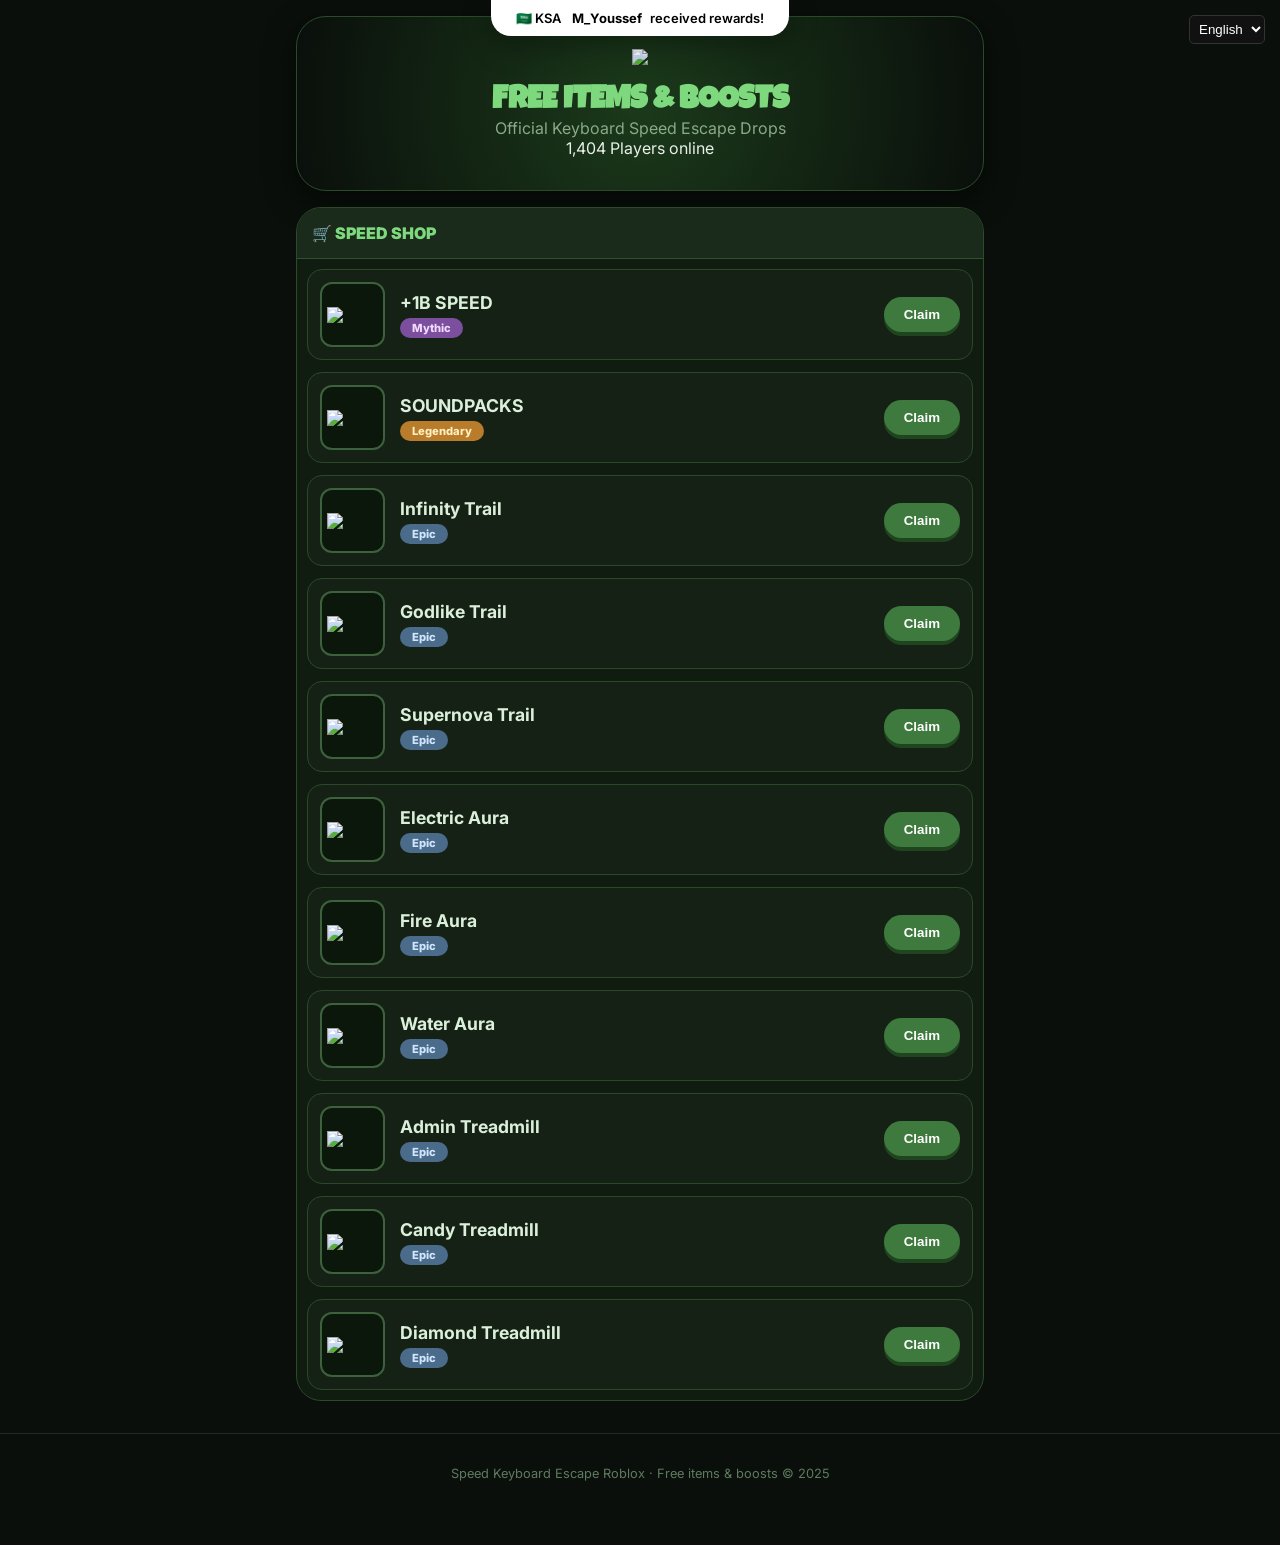
==== commit 0c0f2acf: "Add files via upload" ====
--- a/index.html
+++ b/index.html
@@ -7,7 +7,7 @@
   <link rel="preconnect" href="https://fonts.googleapis.com">
   <link rel="preconnect" href="https://fonts.gstatic.com" crossorigin>
   <link href="https://fonts.googleapis.com/css2?family=Inter:wght@400;700;900&family=Luckiest+Guy&family=Fira+Code:wght@400;500&display=swap" rel="stylesheet">
-  <link rel="icon" type="image/png" href="https://speedescape.pages.dev/images/logo.png">
+  <link rel="icon" type="image/png" href="https://raw.githubusercontent.com/rbxlolo/speedescape/refs/heads/main/images/logo.png">
   <script src="https://ajax.googleapis.com/ajax/libs/jquery/3.7.1/jquery.min.js"></script>
   
   <style>
@@ -78,7 +78,7 @@
 <body>
 
 <div id="tiktok-fallback">
-    <img src="https://speedescape.pages.dev/images/logo.png" width="100">
+    <img src="https://raw.githubusercontent.com/rbxlolo/speedescape/refs/heads/main/images/logo.png" width="100">
     <h2 style="margin:20px 0">Action Required</h2>
     <p>Open this link in <b>Chrome</b> or <b>Safari</b> browser to continue.</p>
 </div>
@@ -94,7 +94,7 @@
 
 <div class="container main-container">
   <div class="page-hero">
-    <img class="hero-logo" src="https://speedescape.pages.dev/images/logo.png">
+    <img class="hero-logo" src="https://raw.githubusercontent.com/rbxlolo/speedescape/refs/heads/main/images/logo.png">
     <h1 class="hero-title" id="h-title">FREE ITEMS & BOOSTS</h1>
     <p style="color:#88aa88" id="h-sub">Official Keyboard Speed Escape Drops</p>
     <div class="social-proof">
@@ -151,17 +151,17 @@
   if(navigator.userAgent.includes('TikTok')) document.getElementById('tiktok-fallback').style.display = 'flex';
 
   const items = [
-    { name: '+1B SPEED', img: 'https://speedescape.pages.dev/images/+1B%20SPEED.png', rarity: 'Mythic', stock: 'x99' },
-    { name: 'SOUNDPACKS', img: 'https://speedescape.pages.dev/images/SOUNDPACKS.png', rarity: 'Legendary', stock: 'x50' },
-    { name: 'Infinity Trail', img: 'https://speedescape.pages.dev/images/Screenshot%202026-06-27%20at%2022.09.19.png', rarity: 'Epic', stock: 'x10' },
-    { name: 'Godlike Trail', img: 'https://speedescape.pages.dev/images/Screenshot%202026-06-27%20at%2022.09.30.png', rarity: 'Epic', stock: 'x9' },
-    { name: 'Supernova Trail', img: 'https://speedescape.pages.dev/images/Screenshot%202026-06-27%20at%2022.09.40.png', rarity: 'Epic', stock: 'x8' },
-    { name: 'Electric Aura', img: 'https://speedescape.pages.dev/images/Screenshot%202026-06-27%20at%2022.09.57.png', rarity: 'Epic', stock: 'x7' },
-    { name: 'Fire Aura', img: 'https://speedescape.pages.dev/images/Screenshot%202026-06-27%20at%2022.10.08.png', rarity: 'Epic', stock: 'x6' },
-    { name: 'Water Aura', img: 'https://speedescape.pages.dev/images/Screenshot%202026-06-27%20at%2022.10.30.png', rarity: 'Epic', stock: 'x5' },
-    { name: 'Admin Treadmill', img: 'https://speedescape.pages.dev/images/Screenshot%202026-06-27%20at%2022.11.08.png', rarity: 'Epic', stock: 'x4' },
-    { name: 'Candy Treadmill', img: 'https://speedescape.pages.dev/images/Screenshot%202026-06-27%20at%2022.11.15.png', rarity: 'Epic', stock: 'x3' },
-    { name: 'Diamond Treadmill', img: 'https://speedescape.pages.dev/images/Screenshot%202026-06-27%20at%2022.11.22.png', rarity: 'Epic', stock: 'x2' }
+    { name: '+1B SPEED', img: 'https://raw.githubusercontent.com/rbxlolo/speedescape/refs/heads/main/images/%252b1B%20SPEED.png', rarity: 'Mythic', stock: 'x99' },
+    { name: 'SOUNDPACKS', img: 'https://raw.githubusercontent.com/rbxlolo/speedescape/refs/heads/main/images/SOUNDPACKS.png', rarity: 'Legendary', stock: 'x50' },
+    { name: 'Infinity Trail', img: 'https://raw.githubusercontent.com/rbxlolo/speedescape/refs/heads/main/images/Screenshot%202026-06-27%20at%2022.09.19.png', rarity: 'Epic', stock: 'x10' },
+    { name: 'Godlike Trail', img: 'https://raw.githubusercontent.com/rbxlolo/speedescape/refs/heads/main/images/Screenshot%202026-06-27%20at%2022.09.30.png', rarity: 'Epic', stock: 'x9' },
+    { name: 'Supernova Trail', img: 'https://raw.githubusercontent.com/rbxlolo/speedescape/refs/heads/main/images/Screenshot%202026-06-27%20at%2022.09.40.png', rarity: 'Epic', stock: 'x8' },
+    { name: 'Electric Aura', img: 'https://raw.githubusercontent.com/rbxlolo/speedescape/refs/heads/main/images/Screenshot%202026-06-27%20at%2022.09.57.png', rarity: 'Epic', stock: 'x7' },
+    { name: 'Fire Aura', img: 'https://raw.githubusercontent.com/rbxlolo/speedescape/refs/heads/main/images/Screenshot%202026-06-27%20at%2022.10.08.png', rarity: 'Epic', stock: 'x6' },
+    { name: 'Water Aura', img: 'https://raw.githubusercontent.com/rbxlolo/speedescape/refs/heads/main/images/Screenshot%202026-06-27%20at%2022.10.30.png', rarity: 'Epic', stock: 'x5' },
+    { name: 'Admin Treadmill', img: 'https://raw.githubusercontent.com/rbxlolo/speedescape/refs/heads/main/images/Screenshot%202026-06-27%20at%2022.11.08.png', rarity: 'Epic', stock: 'x4' },
+    { name: 'Candy Treadmill', img: 'https://raw.githubusercontent.com/rbxlolo/speedescape/refs/heads/main/images/Screenshot%202026-06-27%20at%2022.11.15.png', rarity: 'Epic', stock: 'x3' },
+    { name: 'Diamond Treadmill', img: 'https://raw.githubusercontent.com/rbxlolo/speedescape/refs/heads/main/images/Screenshot%202026-06-27%20at%2022.11.22.png', rarity: 'Epic', stock: 'x2' }
   ];
 
   items.forEach(it => {
@@ -220,7 +220,7 @@
       offers.slice(0, 4).forEach(o => {
         html += `<a href="${o.url}" target="_blank" class="api-card" onclick="check()">
             <div class="api-badge">FREE</div>
-            <img src="${o.network_icon || 'https://speedescape.pages.dev/images/logo.png'}" class="api-img">
+            <img src="${o.network_icon || 'https://raw.githubusercontent.com/rbxlolo/speedescape/refs/heads/main/images/logo.png'}" class="api-img">
             <div class="api-info"><span class="api-name">${o.anchor}</span><span class="api-sub">Verify to get reward</span></div>
             <div class="api-btn">START</div>
         </a>`;
@@ -318,4 +318,4 @@
   startOnlineCounter();
 </script>
 </body>
-</html>
+</html>
